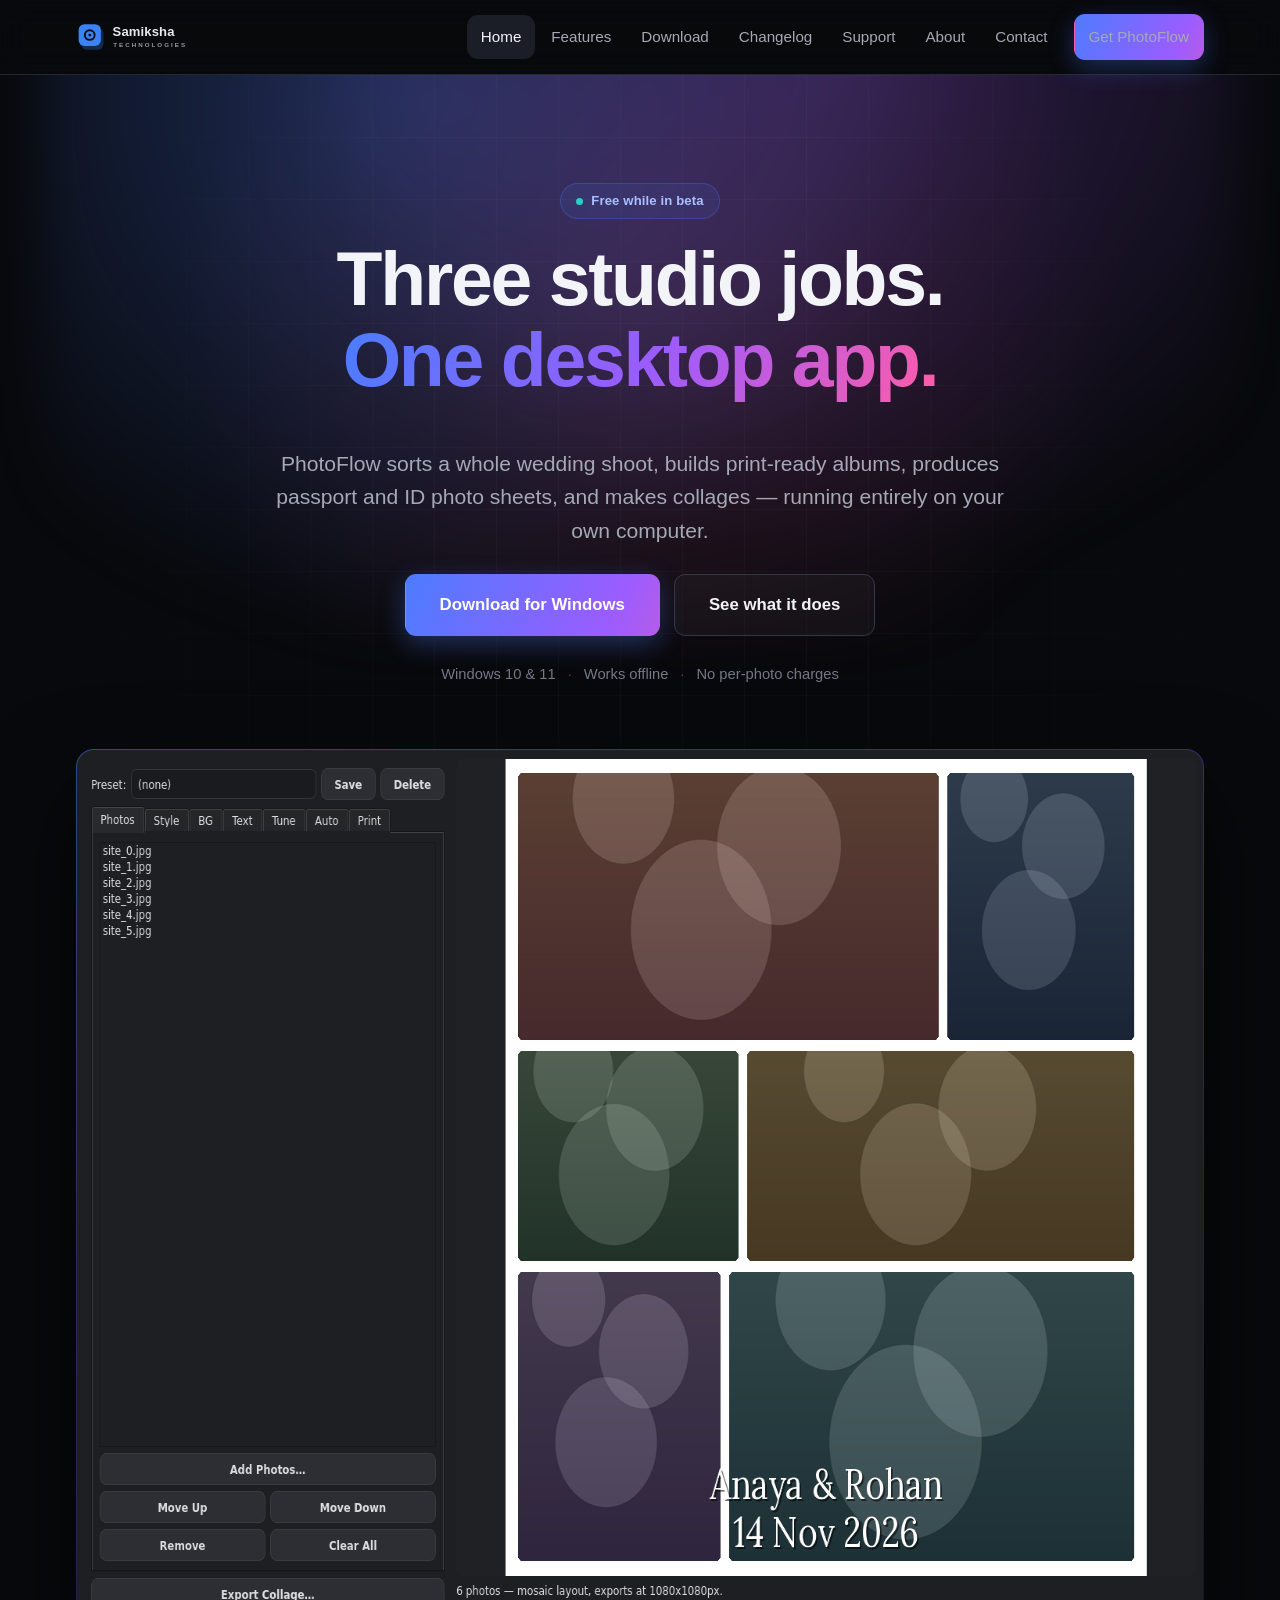
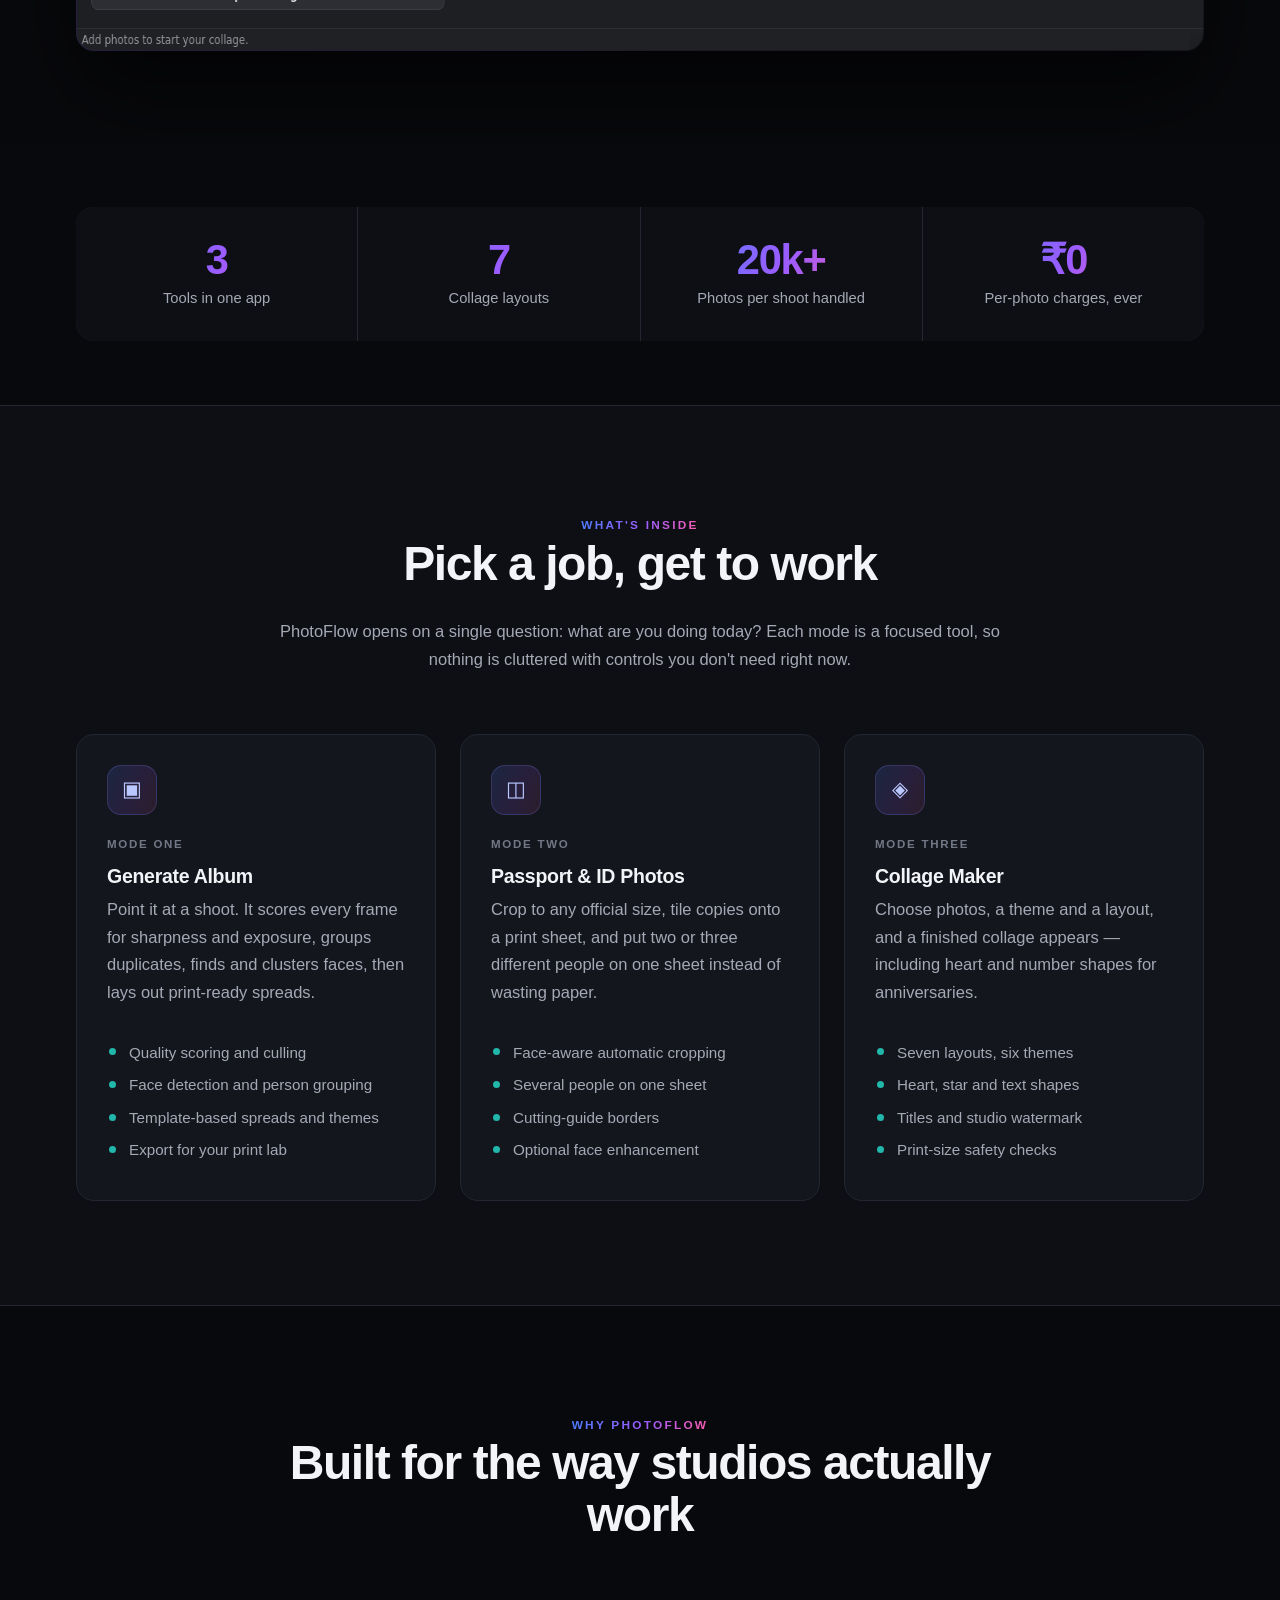
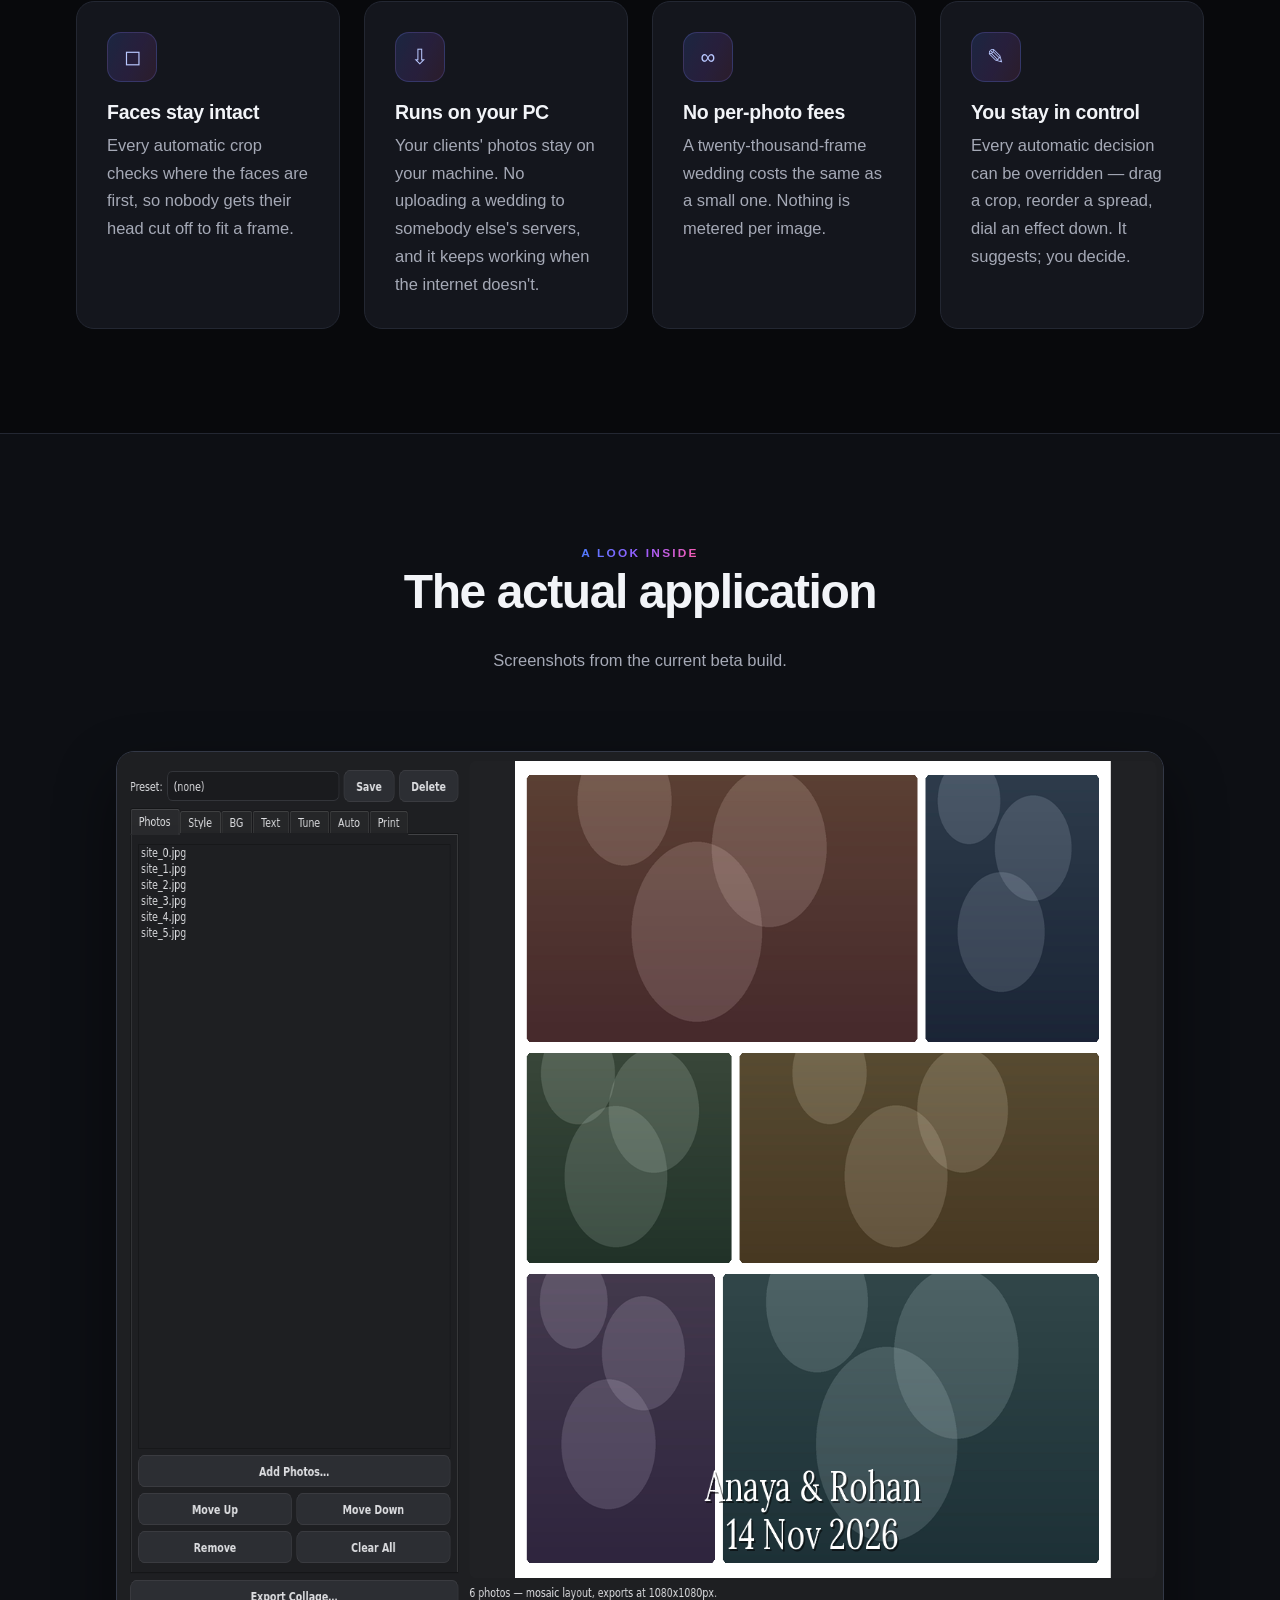
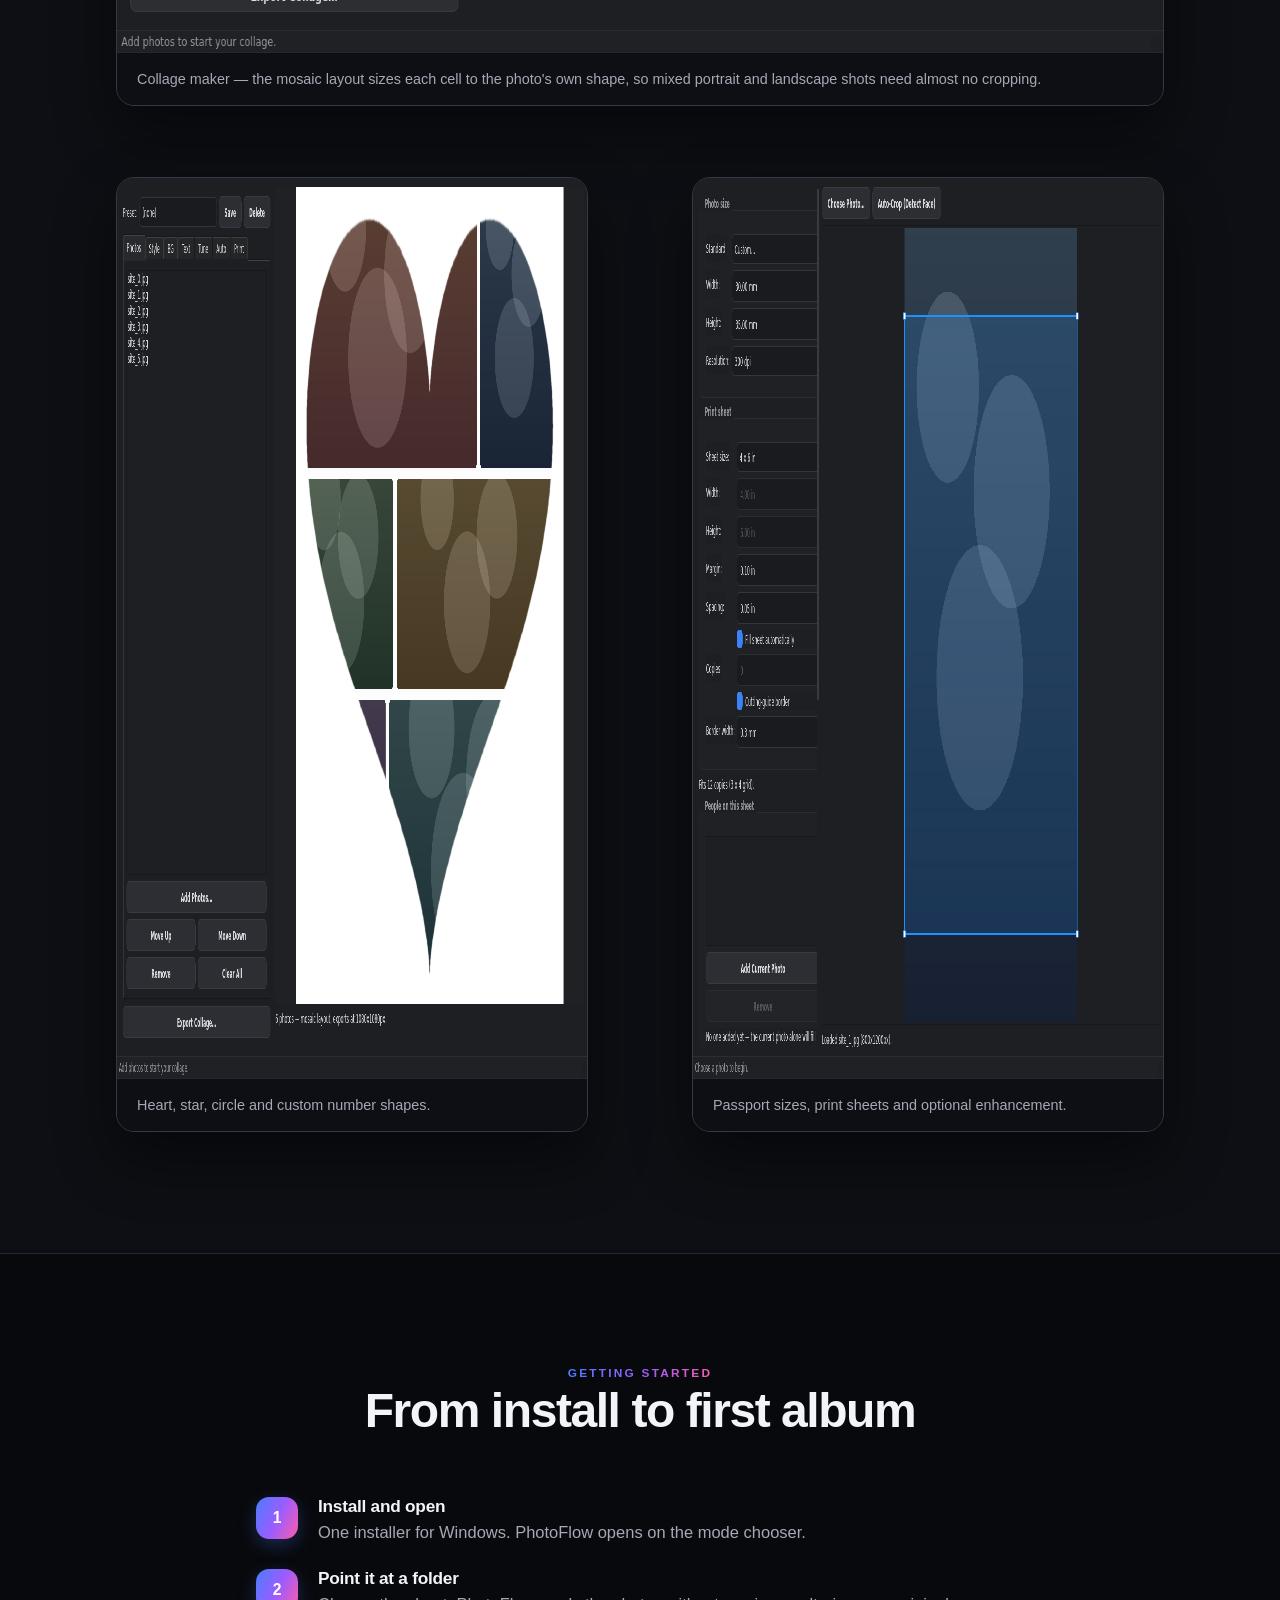
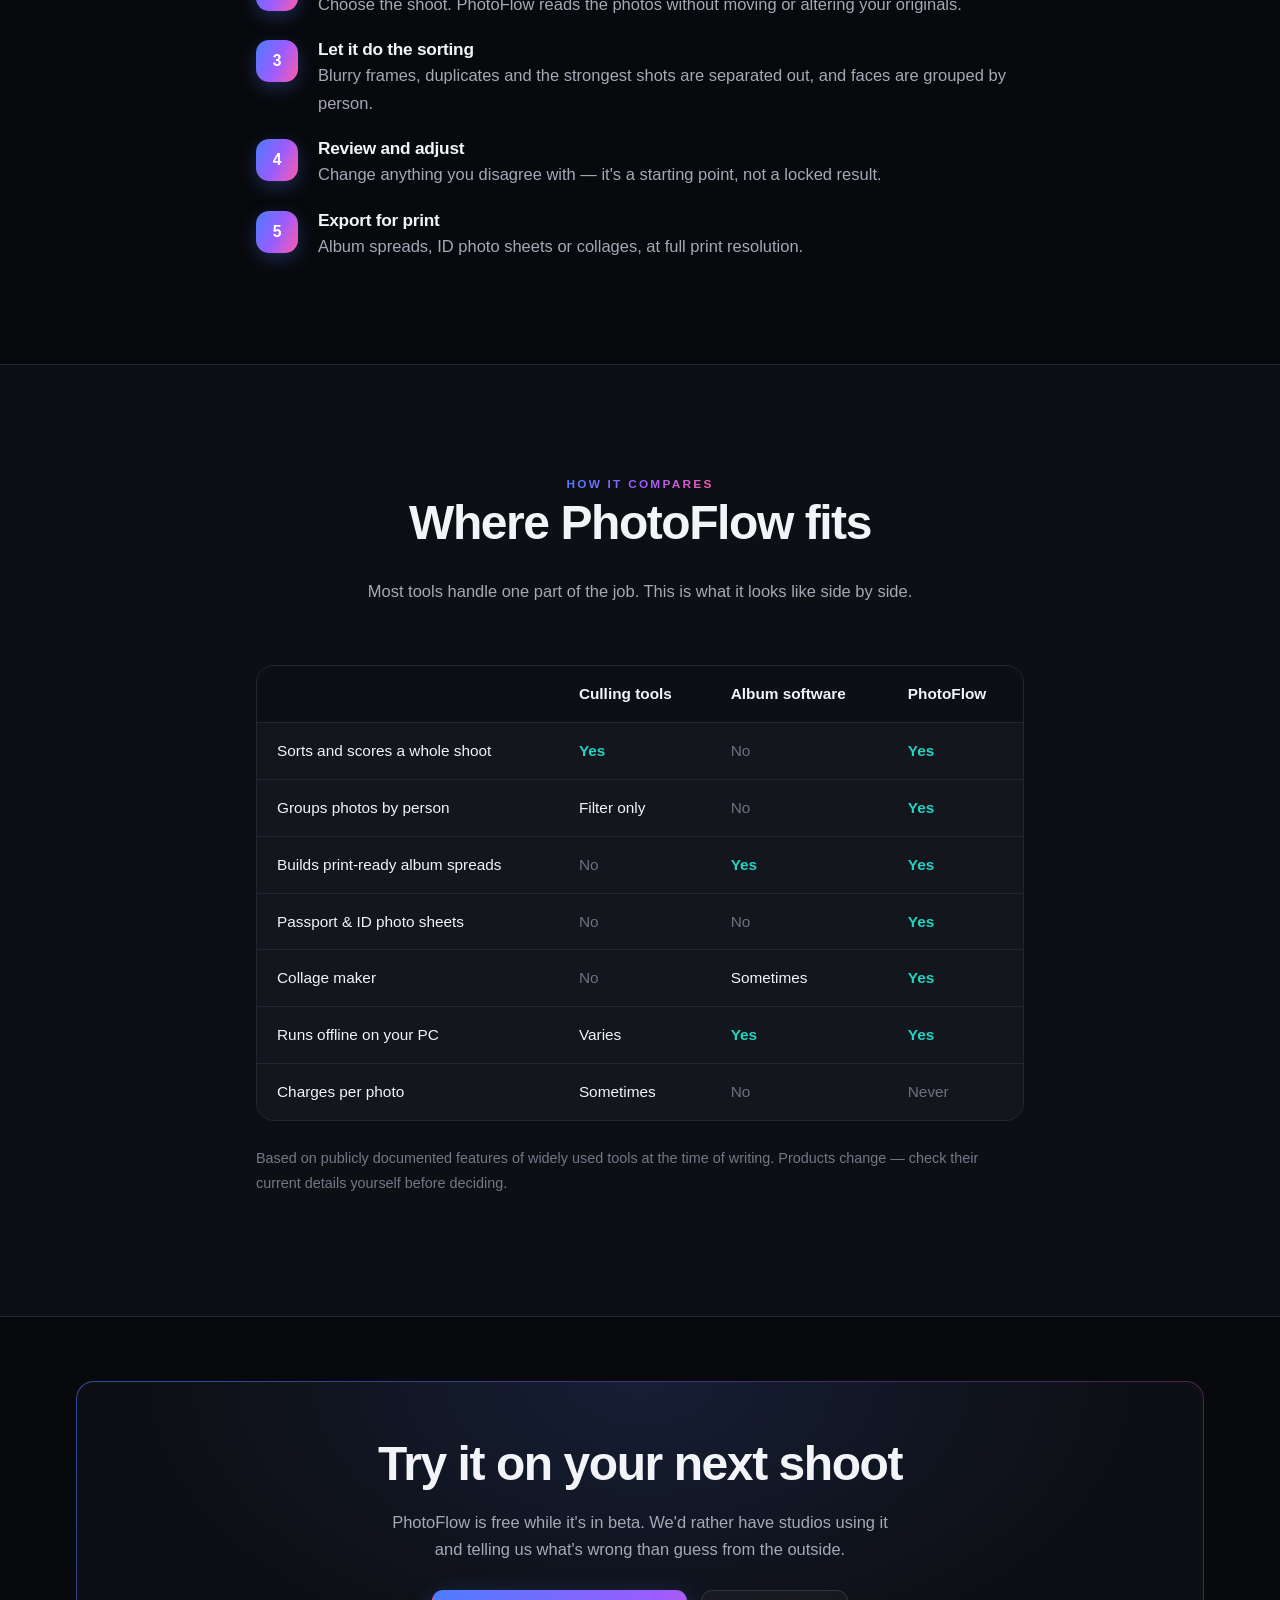
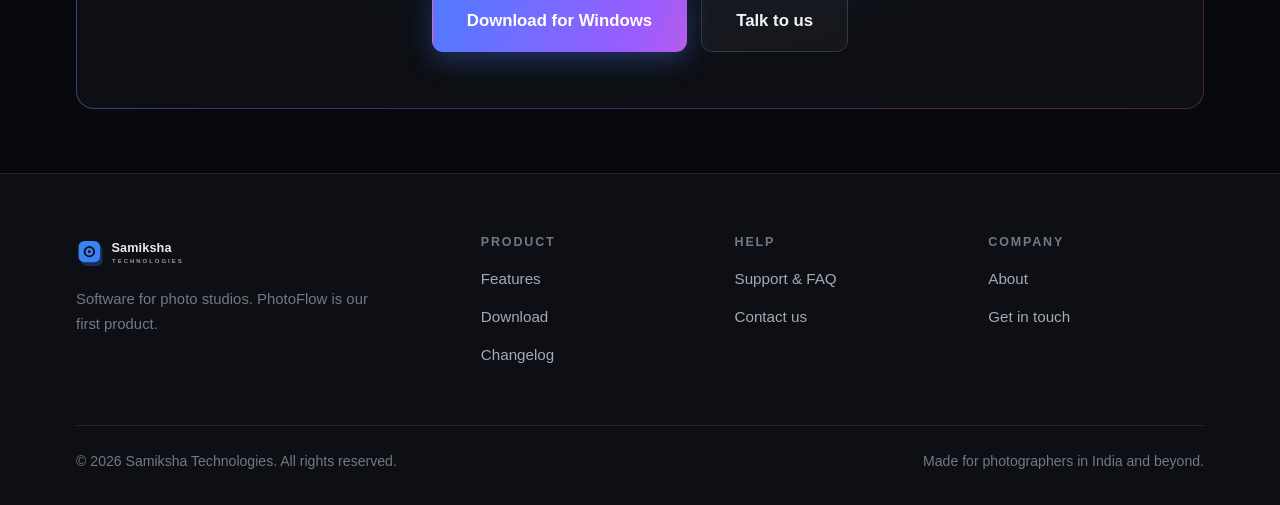
==== website/index.html @ f9d0e29c "feat: add release management and distribution pipeline" ====
<!DOCTYPE html>
<html lang="en">
<head>
<meta charset="utf-8">
<meta name="viewport" content="width=device-width, initial-scale=1">
<title>PhotoFlow by Samiksha Technologies — album, ID photo and collage software for photo studios</title>
<meta name="description" content="PhotoFlow sorts a wedding shoot, builds print-ready albums, makes passport and ID photo sheets, and creates collages — all on your own PC. Free while in beta.">
<link rel="icon" href="assets/img/favicon.svg" type="image/svg+xml">
<link rel="stylesheet" href="assets/css/style.css">
</head>
<body>

<header class="site-header">
  <div class="container">
    <a class="brand" href="index.html" aria-label="Samiksha Technologies home">
      <img src="assets/img/logo.svg" alt="Samiksha Technologies" width="194" height="36">
    </a>
    <button class="nav-toggle" aria-expanded="false" aria-controls="site-nav">Menu</button>
    <nav class="site-nav" id="site-nav" aria-label="Main">
      <a href="index.html">Home</a>
      <a href="features.html">Features</a>
      <a href="download.html">Download</a>
      <a href="changelog.html">Changelog</a>
      <a href="support.html">Support</a>
      <a href="about.html">About</a>
      <a href="contact.html">Contact</a>
      <a class="btn btn-primary" href="download.html">Get PhotoFlow</a>
    </nav>
  </div>
</header>

<main>

  <!-- ------------------------------------------------------------- Hero -->
  <section class="hero">
    <div class="container">
      <div class="hero-center">
        <span class="badge"><span class="badge-dot"></span> Free while in beta</span>
        <h1>Three studio jobs.<br><span class="gradient-text">One desktop app.</span></h1>
        <p class="lead">
          PhotoFlow sorts a whole wedding shoot, builds print-ready albums,
          produces passport and ID photo sheets, and makes collages &mdash;
          running entirely on your own computer.
        </p>
        <div class="btn-row center mt-2">
          <a class="btn btn-primary btn-lg" href="download.html">Download for Windows</a>
          <a class="btn btn-ghost btn-lg" href="features.html">See what it does</a>
        </div>
        <p class="hero-meta">
          <span>Windows 10 &amp; 11</span><span>Works offline</span><span>No per-photo charges</span>
        </p>
      </div>

      <div class="hero-shot-wrap">
        <div class="hero-shot">
          <img src="assets/img/screen-collage.png"
               alt="PhotoFlow's collage maker with six photos in a mosaic layout and a title reading Anaya and Rohan"
               width="1440" height="900">
        </div>
      </div>
    </div>
  </section>

  <!-- ------------------------------------------------------------- Stats -->
  <section class="section-sm">
    <div class="container">
      <div class="stats reveal">
        <div class="stat"><div class="num">3</div><div class="label">Tools in one app</div></div>
        <div class="stat"><div class="num">7</div><div class="label">Collage layouts</div></div>
        <div class="stat"><div class="num">20k+</div><div class="label">Photos per shoot handled</div></div>
        <div class="stat"><div class="num">&#8377;0</div><div class="label">Per-photo charges, ever</div></div>
      </div>
    </div>
  </section>

  <!-- ------------------------------------------------------- Three modes -->
  <section class="section section-alt">
    <div class="container">
      <div class="section-head">
        <p class="eyebrow">What's inside</p>
        <h2>Pick a job, get to work</h2>
        <p class="dim">
          PhotoFlow opens on a single question: what are you doing today? Each
          mode is a focused tool, so nothing is cluttered with controls you
          don't need right now.
        </p>
      </div>

      <div class="grid grid-3">
        <div class="card card-glow mode-card reveal">
          <div class="card-icon" aria-hidden="true">&#9635;</div>
          <p class="tag">Mode one</p>
          <h3>Generate Album</h3>
          <p class="dim">
            Point it at a shoot. It scores every frame for sharpness and
            exposure, groups duplicates, finds and clusters faces, then lays out
            print-ready spreads.
          </p>
          <ul>
            <li>Quality scoring and culling</li>
            <li>Face detection and person grouping</li>
            <li>Template-based spreads and themes</li>
            <li>Export for your print lab</li>
          </ul>
        </div>

        <div class="card card-glow mode-card reveal">
          <div class="card-icon" aria-hidden="true">&#9707;</div>
          <p class="tag">Mode two</p>
          <h3>Passport &amp; ID Photos</h3>
          <p class="dim">
            Crop to any official size, tile copies onto a print sheet, and put
            two or three different people on one sheet instead of wasting paper.
          </p>
          <ul>
            <li>Face-aware automatic cropping</li>
            <li>Several people on one sheet</li>
            <li>Cutting-guide borders</li>
            <li>Optional face enhancement</li>
          </ul>
        </div>

        <div class="card card-glow mode-card reveal">
          <div class="card-icon" aria-hidden="true">&#9672;</div>
          <p class="tag">Mode three</p>
          <h3>Collage Maker</h3>
          <p class="dim">
            Choose photos, a theme and a layout, and a finished collage appears —
            including heart and number shapes for anniversaries.
          </p>
          <ul>
            <li>Seven layouts, six themes</li>
            <li>Heart, star and text shapes</li>
            <li>Titles and studio watermark</li>
            <li>Print-size safety checks</li>
          </ul>
        </div>
      </div>
    </div>
  </section>

  <!-- ---------------------------------------------------------- Why it's different -->
  <section class="section">
    <div class="container">
      <div class="section-head">
        <p class="eyebrow">Why PhotoFlow</p>
        <h2>Built for the way studios actually work</h2>
      </div>

      <div class="grid grid-4">
        <div class="card card-glow reveal">
          <div class="card-icon" aria-hidden="true">&#9723;</div>
          <h3>Faces stay intact</h3>
          <p class="dim">
            Every automatic crop checks where the faces are first, so nobody
            gets their head cut off to fit a frame.
          </p>
        </div>
        <div class="card card-glow reveal">
          <div class="card-icon" aria-hidden="true">&#8681;</div>
          <h3>Runs on your PC</h3>
          <p class="dim">
            Your clients' photos stay on your machine. No uploading a wedding to
            somebody else's servers, and it keeps working when the internet
            doesn't.
          </p>
        </div>
        <div class="card card-glow reveal">
          <div class="card-icon" aria-hidden="true">&#8734;</div>
          <h3>No per-photo fees</h3>
          <p class="dim">
            A twenty-thousand-frame wedding costs the same as a small one.
            Nothing is metered per image.
          </p>
        </div>
        <div class="card card-glow reveal">
          <div class="card-icon" aria-hidden="true">&#9998;</div>
          <h3>You stay in control</h3>
          <p class="dim">
            Every automatic decision can be overridden — drag a crop, reorder a
            spread, dial an effect down. It suggests; you decide.
          </p>
        </div>
      </div>
    </div>
  </section>

  <!-- ---------------------------------------------------------- Screenshots -->
  <section class="section section-alt">
    <div class="container">
      <div class="section-head">
        <p class="eyebrow">A look inside</p>
        <h2>The actual application</h2>
        <p class="dim">Screenshots from the current beta build.</p>
      </div>

      <div class="shot-stack">
        <figure class="shot reveal">
          <img src="assets/img/screen-collage.png"
               alt="The collage maker with six photos in a mosaic layout and a title reading Anaya and Rohan"
               width="1440" height="900" loading="lazy">
          <figcaption>
            Collage maker — the mosaic layout sizes each cell to the photo's own
            shape, so mixed portrait and landscape shots need almost no cropping.
          </figcaption>
        </figure>

        <div class="grid grid-2">
          <figure class="shot reveal">
            <img src="assets/img/screen-collage-heart.png"
                 alt="A heart-shaped collage made from six photos"
                 width="1440" height="900" loading="lazy">
            <figcaption>Heart, star, circle and custom number shapes.</figcaption>
          </figure>
          <figure class="shot reveal">
            <img src="assets/img/screen-passport.png"
                 alt="The passport photo tool showing a crop box over a portrait and a cropped preview"
                 width="1440" height="900" loading="lazy">
            <figcaption>Passport sizes, print sheets and optional enhancement.</figcaption>
          </figure>
        </div>
      </div>
    </div>
  </section>

  <!-- ---------------------------------------------------------- How it works -->
  <section class="section">
    <div class="container narrow">
      <div class="section-head">
        <p class="eyebrow">Getting started</p>
        <h2>From install to first album</h2>
      </div>

      <div class="steps reveal">
        <div class="step">
          <div class="step-num" aria-hidden="true"></div>
          <div>
            <h3>Install and open</h3>
            <p>One installer for Windows. PhotoFlow opens on the mode chooser.</p>
          </div>
        </div>
        <div class="step">
          <div class="step-num" aria-hidden="true"></div>
          <div>
            <h3>Point it at a folder</h3>
            <p>Choose the shoot. PhotoFlow reads the photos without moving or altering your originals.</p>
          </div>
        </div>
        <div class="step">
          <div class="step-num" aria-hidden="true"></div>
          <div>
            <h3>Let it do the sorting</h3>
            <p>Blurry frames, duplicates and the strongest shots are separated out, and faces are grouped by person.</p>
          </div>
        </div>
        <div class="step">
          <div class="step-num" aria-hidden="true"></div>
          <div>
            <h3>Review and adjust</h3>
            <p>Change anything you disagree with — it's a starting point, not a locked result.</p>
          </div>
        </div>
        <div class="step">
          <div class="step-num" aria-hidden="true"></div>
          <div>
            <h3>Export for print</h3>
            <p>Album spreads, ID photo sheets or collages, at full print resolution.</p>
          </div>
        </div>
      </div>
    </div>
  </section>


  <!-- ------------------------------------------------------- Comparison -->
  <section class="section section-alt">
    <div class="container narrow">
      <div class="section-head">
        <p class="eyebrow">How it compares</p>
        <h2>Where PhotoFlow fits</h2>
        <p class="dim">
          Most tools handle one part of the job. This is what it looks like side
          by side.
        </p>
      </div>
      <div class="table-wrap reveal">
        <table>
          <thead>
            <tr>
              <th>&nbsp;</th>
              <th>Culling&nbsp;tools</th>
              <th>Album&nbsp;software</th>
              <th>PhotoFlow</th>
            </tr>
          </thead>
          <tbody>
            <tr><td>Sorts and scores a whole shoot</td><td class="yes">Yes</td><td class="no">No</td><td class="yes">Yes</td></tr>
            <tr><td>Groups photos by person</td><td>Filter only</td><td class="no">No</td><td class="yes">Yes</td></tr>
            <tr><td>Builds print-ready album spreads</td><td class="no">No</td><td class="yes">Yes</td><td class="yes">Yes</td></tr>
            <tr><td>Passport &amp; ID photo sheets</td><td class="no">No</td><td class="no">No</td><td class="yes">Yes</td></tr>
            <tr><td>Collage maker</td><td class="no">No</td><td>Sometimes</td><td class="yes">Yes</td></tr>
            <tr><td>Runs offline on your PC</td><td>Varies</td><td class="yes">Yes</td><td class="yes">Yes</td></tr>
            <tr><td>Charges per photo</td><td>Sometimes</td><td class="no">No</td><td class="no">Never</td></tr>
          </tbody>
        </table>
      </div>
      <p class="faint mt-2">
        Based on publicly documented features of widely used tools at the time of
        writing. Products change &mdash; check their current details yourself
        before deciding.
      </p>
    </div>
  </section>

  <!-- ---------------------------------------------------------- CTA -->
  <section class="section-sm">
    <div class="container">
      <div class="cta reveal"><div class="cta-inner">
        <h2>Try it on your next shoot</h2>
        <p>
          PhotoFlow is free while it's in beta. We'd rather have studios using it
          and telling us what's wrong than guess from the outside.
        </p>
        <div class="btn-row center mt-2">
          <a class="btn btn-primary btn-lg" href="download.html">Download for Windows</a>
          <a class="btn btn-ghost btn-lg" href="contact.html">Talk to us</a>
        </div>
      </div></div>
    </div>
  </section>

</main>

<footer class="site-footer">
  <div class="container">
    <div class="footer-grid">
      <div class="footer-brand">
        <img src="assets/img/logo.svg" alt="Samiksha Technologies" width="184">
        <p>Software for photo studios. PhotoFlow is our first product.</p>
      </div>
      <div>
        <h4>Product</h4>
        <ul>
          <li><a href="features.html">Features</a></li>
          <li><a href="download.html">Download</a></li>
          <li><a href="changelog.html">Changelog</a></li>
        </ul>
      </div>
      <div>
        <h4>Help</h4>
        <ul>
          <li><a href="support.html">Support &amp; FAQ</a></li>
          <li><a href="contact.html">Contact us</a></li>
        </ul>
      </div>
      <div>
        <h4>Company</h4>
        <ul>
          <li><a href="about.html">About</a></li>
          <li><a href="contact.html">Get in touch</a></li>
        </ul>
      </div>
    </div>
    <div class="footer-bottom">
      <span>&copy; <span data-year>2026</span> Samiksha Technologies. All rights reserved.</span>
      <span>Made for photographers in India and beyond.</span>
    </div>
  </div>
</footer>

<script src="assets/js/main.js"></script>
</body>
</html>
---- website/assets/css/style.css ----
/* ==========================================================================
   Samiksha Technologies — website styles
   Bold modern SaaS: gradient hero, large type, animated accents, icon grids.
   Plain CSS, no build step, no external fonts or requests.
   ========================================================================== */

:root {
  --bg: #08090c;
  --bg-alt: #0d0f14;
  --surface: #14161d;
  --surface-2: #1b1e27;
  --border: #232732;
  --border-strong: #333846;
  --text: #f2f4f8;
  --text-dim: #a5a9b6;
  --text-faint: #737887;
  --accent: #4a7dff;
  --accent-2: #9b5cff;
  --accent-3: #23d3c4;
  --accent-hover: #6b95ff;
  --grad: linear-gradient(115deg, #4a7dff 0%, #9b5cff 52%, #ff5ca8 100%);
  --grad-soft: linear-gradient(115deg, rgba(74,125,255,.16), rgba(155,92,255,.14) 52%, rgba(255,92,168,.10));
  --radius: 18px;
  --radius-sm: 11px;
  --maxw: 1180px;
  --font: "Segoe UI", Inter, -apple-system, "Helvetica Neue", Arial, sans-serif;
}

*, *::before, *::after { box-sizing: border-box; }
html { scroll-behavior: smooth; -webkit-text-size-adjust: 100%; }

body {
  margin: 0;
  background: var(--bg);
  color: var(--text);
  font-family: var(--font);
  font-size: 16.5px;
  line-height: 1.68;
  -webkit-font-smoothing: antialiased;
  overflow-x: hidden;
}

img, svg { max-width: 100%; display: block; }
a { color: var(--accent-hover); text-decoration: none; }
a:hover { color: #90aeff; text-decoration: underline; }

h1, h2, h3, h4 { line-height: 1.08; margin: 0 0 .6em; font-weight: 800; letter-spacing: -0.03em; }
h1 { font-size: clamp(2.6rem, 7vw, 4.7rem); }
h2 { font-size: clamp(1.9rem, 4.4vw, 3rem); }
h3 { font-size: 1.22rem; letter-spacing: -0.015em; font-weight: 700; }
p { margin: 0 0 1.05rem; }

.container { width: 100%; max-width: var(--maxw); margin: 0 auto; padding: 0 26px; }
.narrow { max-width: 820px; }
.center { text-align: center; }
.dim { color: var(--text-dim); }
.faint { color: var(--text-faint); font-size: .9rem; }
.lead { font-size: clamp(1.08rem, 1.7vw, 1.32rem); color: var(--text-dim); line-height: 1.6; }
.gradient-text {
  background: var(--grad);
  -webkit-background-clip: text;
  background-clip: text;
  color: transparent;
  -webkit-text-fill-color: transparent;
}

/* ------------------------------------------------------------------ Header */
.site-header {
  position: sticky; top: 0; z-index: 60;
  background: rgba(8, 9, 12, .78);
  backdrop-filter: blur(14px);
  border-bottom: 1px solid var(--border);
}
.site-header .container { display: flex; align-items: center; gap: 20px; min-height: 74px; }
.brand { display: flex; align-items: center; flex: 0 0 auto; }
.brand:hover { text-decoration: none; }
.brand img { width: 196px; height: auto; }

.nav-toggle {
  margin-left: auto; display: none;
  background: var(--surface); border: 1px solid var(--border-strong);
  color: var(--text); border-radius: var(--radius-sm);
  padding: 9px 14px; font: inherit; font-weight: 600; cursor: pointer;
}
.site-nav { margin-left: auto; display: flex; align-items: center; gap: 2px; }
.site-nav a {
  color: var(--text-dim); padding: 9px 14px;
  border-radius: var(--radius-sm); font-size: .95rem; font-weight: 500;
  transition: color .16s ease, background .16s ease;
}
.site-nav a:hover { color: var(--text); background: var(--surface); text-decoration: none; }
.site-nav a.active { color: var(--text); background: var(--surface-2); }
.site-nav .btn { margin-left: 10px; }

/* ------------------------------------------------------------------ Buttons */
.btn {
  display: inline-block; padding: 13px 24px;
  border-radius: var(--radius-sm);
  font-weight: 650; font-size: .98rem;
  border: 1px solid transparent; cursor: pointer; text-align: center;
  transition: transform .12s ease, box-shadow .2s ease, background .16s ease, border-color .16s ease;
}
.btn:hover { text-decoration: none; transform: translateY(-2px); }
.btn:active { transform: translateY(0); }
.btn-primary {
  background: var(--grad); color: #fff;
  background-size: 160% 160%; background-position: 0% 50%;
  box-shadow: 0 8px 26px rgba(74, 125, 255, .32);
}
.btn-primary:hover { color: #fff; background-position: 100% 50%; box-shadow: 0 12px 34px rgba(120, 92, 255, .42); }
.btn-ghost { background: rgba(255,255,255,.03); color: var(--text); border-color: var(--border-strong); }
.btn-ghost:hover { background: rgba(255,255,255,.07); color: var(--text); border-color: #4a5060; }
.btn-lg { padding: 16px 34px; font-size: 1.05rem; }
.btn-row { display: flex; flex-wrap: wrap; gap: 14px; }
.btn-row.center { justify-content: center; }

/* ------------------------------------------------------------------ Badges */
.badge {
  display: inline-flex; align-items: center; gap: 8px;
  background: rgba(74,125,255,.1); color: #a9c0ff;
  border: 1px solid rgba(74,125,255,.28);
  padding: 6px 15px; border-radius: 999px;
  font-size: .82rem; font-weight: 650; letter-spacing: .01em;
}
.badge-dot {
  width: 7px; height: 7px; border-radius: 50%; background: var(--accent-3);
  box-shadow: 0 0 0 0 rgba(35,211,196,.7);
  animation: pulse 2.4s infinite;
}
@keyframes pulse {
  0%   { box-shadow: 0 0 0 0 rgba(35,211,196,.55); }
  70%  { box-shadow: 0 0 0 9px rgba(35,211,196,0); }
  100% { box-shadow: 0 0 0 0 rgba(35,211,196,0); }
}
.badge-warn { background: rgba(224,160,58,.12); color: #f0c481; border-color: rgba(224,160,58,.3); }

/* ------------------------------------------------------------------ Sections */
.section { padding: 104px 0; position: relative; }
.section-sm { padding: 64px 0; }
.section-alt { background: var(--bg-alt); border-top: 1px solid var(--border); border-bottom: 1px solid var(--border); }
.section-head { max-width: 760px; margin: 0 auto 60px; text-align: center; }
.section-head p { margin-bottom: 0; }
.eyebrow {
  display: inline-block;
  text-transform: uppercase; letter-spacing: .19em;
  font-size: .74rem; font-weight: 800;
  background: var(--grad);
  -webkit-background-clip: text; background-clip: text;
  color: transparent; -webkit-text-fill-color: transparent;
  margin-bottom: 14px;
}

/* ------------------------------------------------------------------ Hero */
.hero { padding: 108px 0 92px; position: relative; overflow: hidden; }
.hero::before {
  content: "";
  position: absolute; top: -340px; left: 50%; transform: translateX(-50%);
  width: 1200px; height: 900px;
  background:
    radial-gradient(circle at 30% 40%, rgba(74,125,255,.30), transparent 55%),
    radial-gradient(circle at 68% 32%, rgba(155,92,255,.26), transparent 55%),
    radial-gradient(circle at 50% 62%, rgba(255,92,168,.16), transparent 58%);
  filter: blur(28px);
  pointer-events: none;
}
.hero::after {
  content: "";
  position: absolute; inset: 0;
  background-image:
    linear-gradient(rgba(255,255,255,.022) 1px, transparent 1px),
    linear-gradient(90deg, rgba(255,255,255,.022) 1px, transparent 1px);
  background-size: 62px 62px;
  mask-image: radial-gradient(ellipse at 50% 25%, #000 25%, transparent 72%);
  -webkit-mask-image: radial-gradient(ellipse at 50% 25%, #000 25%, transparent 72%);
  pointer-events: none;
}
.hero .container { position: relative; z-index: 1; }
.hero-center { text-align: center; max-width: 900px; margin: 0 auto; }
.hero h1 { margin-top: 20px; }
.hero .lead { max-width: 62ch; margin-inline: auto; }
.hero-meta { margin-top: 26px; color: var(--text-faint); font-size: .92rem; }
.hero-meta span + span::before { content: "·"; margin: 0 12px; opacity: .55; }

.hero-shot-wrap { margin-top: 62px; position: relative; }
.hero-shot {
  border-radius: var(--radius);
  padding: 1px;
  background: linear-gradient(160deg, rgba(74,125,255,.55), rgba(155,92,255,.32) 45%, rgba(255,255,255,.05));
  box-shadow: 0 40px 90px rgba(0,0,0,.62);
}
.hero-shot img { border-radius: calc(var(--radius) - 1px); display: block; }

/* ------------------------------------------------------------------ Stats band */
.stats { display: grid; grid-template-columns: repeat(4, 1fr); gap: 1px; background: var(--border); border-radius: var(--radius); overflow: hidden; }
.stat { background: var(--bg-alt); padding: 30px 24px; text-align: center; }
.stat .num {
  font-size: clamp(1.9rem, 3.4vw, 2.6rem); font-weight: 800; letter-spacing: -.03em;
  background: var(--grad); -webkit-background-clip: text; background-clip: text;
  color: transparent; -webkit-text-fill-color: transparent;
  line-height: 1.1;
}
.stat .label { color: var(--text-dim); font-size: .92rem; margin-top: 4px; }

/* ------------------------------------------------------------------ Cards */
.grid { display: grid; gap: 24px; }
.grid-2 { grid-template-columns: repeat(2, 1fr); }
.grid-3 { grid-template-columns: repeat(3, 1fr); }
.grid-4 { grid-template-columns: repeat(4, 1fr); }

.card {
  background: var(--surface);
  border: 1px solid var(--border);
  border-radius: var(--radius);
  padding: 30px;
  position: relative;
  transition: transform .2s ease, border-color .2s ease, box-shadow .2s ease;
}
.card:hover { transform: translateY(-4px); border-color: var(--border-strong); box-shadow: 0 18px 44px rgba(0,0,0,.4); }
.card h3 { margin-bottom: .45em; }
.card p:last-child { margin-bottom: 0; }
a.card { color: inherit; display: block; }
a.card:hover { text-decoration: none; }

/* Gradient-topped feature card */
.card-glow::before {
  content: "";
  position: absolute; inset: 0 0 auto 0; height: 2px;
  background: var(--grad);
  border-radius: var(--radius) var(--radius) 0 0;
  opacity: 0; transition: opacity .25s ease;
}
.card-glow:hover::before { opacity: 1; }

.card-icon {
  width: 50px; height: 50px; border-radius: 14px;
  display: grid; place-items: center;
  background: var(--grad-soft);
  border: 1px solid rgba(122,130,255,.22);
  color: #b9c8ff; font-size: 1.3rem;
  margin-bottom: 20px;
}

/* ------------------------------------------------------------------ Mode cards */
.mode-card { display: flex; flex-direction: column; }
.mode-card .tag {
  font-size: .72rem; font-weight: 800; letter-spacing: .15em;
  text-transform: uppercase; color: var(--text-faint); margin-bottom: 12px;
}
.mode-card ul { margin: 16px 0 0; padding-left: 0; list-style: none; color: var(--text-dim); font-size: .95rem; }
.mode-card li { position: relative; padding-left: 22px; margin-bottom: 7px; }
.mode-card li::before {
  content: ""; position: absolute; left: 2px; top: .58em;
  width: 7px; height: 7px; border-radius: 50%; background: var(--accent-3); opacity: .85;
}

/* ------------------------------------------------------------------ Screenshots */
.shot {
  border-radius: var(--radius); overflow: hidden;
  background: var(--surface);
  border: 1px solid var(--border-strong);
  box-shadow: 0 26px 60px rgba(0,0,0,.48);
}
.shot img { display: block; }
.shot figcaption {
  padding: 14px 20px; font-size: .9rem; color: var(--text-dim);
  border-top: 1px solid var(--border); background: var(--bg-alt);
}
.shot-stack { display: grid; gap: 38px; }

/* ------------------------------------------------------------------ Feature rows */
.feature-row { display: grid; grid-template-columns: 1fr 1fr; gap: 58px; align-items: center; margin-bottom: 92px; }
.feature-row:last-child { margin-bottom: 0; }
.feature-row.reverse .feature-text { order: 2; }
.feature-list { list-style: none; margin: 22px 0 0; padding: 0; }
.feature-list li { position: relative; padding-left: 30px; margin-bottom: 13px; color: var(--text-dim); }
.feature-list li::before {
  content: ""; position: absolute; left: 0; top: .45em;
  width: 16px; height: 16px; border-radius: 5px;
  background: var(--grad-soft); border: 1px solid rgba(122,130,255,.3);
}
.feature-list li::after {
  content: ""; position: absolute; left: 5px; top: .78em;
  width: 6px; height: 6px; border-radius: 50%; background: var(--accent-3);
}
.feature-list strong { color: var(--text); font-weight: 650; }

/* ------------------------------------------------------------------ Steps */
.steps { counter-reset: step; display: grid; gap: 22px; }
.step { display: flex; gap: 20px; align-items: flex-start; }
.step-num {
  counter-increment: step;
  flex: 0 0 42px; height: 42px; border-radius: 13px;
  display: grid; place-items: center;
  background: var(--grad); color: #fff;
  font-weight: 800; font-size: .98rem;
  box-shadow: 0 6px 18px rgba(74,125,255,.28);
}
.step-num::before { content: counter(step); }
.step h3 { margin-bottom: .18em; font-size: 1.08rem; }
.step p { margin: 0; color: var(--text-dim); }

/* ------------------------------------------------------------------ Comparison table */
.table-wrap { overflow-x: auto; border: 1px solid var(--border); border-radius: var(--radius); background: var(--surface); }
table { width: 100%; border-collapse: collapse; font-size: .96rem; }
th, td { padding: 15px 20px; text-align: left; border-bottom: 1px solid var(--border); }
th { background: var(--bg-alt); font-weight: 700; color: var(--text); white-space: nowrap; }
tbody tr:last-child td { border-bottom: none; }
tbody tr:hover td { background: rgba(255,255,255,.015); }
td code { background: var(--surface-2); padding: 2px 7px; border-radius: 6px; font-size: .88em; }
.yes { color: var(--accent-3); font-weight: 700; }
.no { color: #6d7180; }

/* ------------------------------------------------------------------ FAQ */
.faq { display: grid; gap: 13px; }
details.qa {
  background: var(--surface); border: 1px solid var(--border);
  border-radius: var(--radius-sm); transition: border-color .2s ease;
}
details.qa:hover { border-color: var(--border-strong); }
details.qa summary {
  cursor: pointer; padding: 19px 24px; font-weight: 650;
  list-style: none; display: flex; justify-content: space-between; gap: 18px; align-items: center;
}
details.qa summary::-webkit-details-marker { display: none; }
details.qa summary::after {
  content: "+"; font-size: 1.45rem; line-height: 1; flex: 0 0 auto;
  background: var(--grad); -webkit-background-clip: text; background-clip: text;
  color: transparent; -webkit-text-fill-color: transparent; font-weight: 700;
}
details.qa[open] summary::after { content: "\2013"; }
details.qa[open] summary { border-bottom: 1px solid var(--border); }
details.qa .qa-body { padding: 18px 24px 22px; color: var(--text-dim); }
details.qa .qa-body p:last-child { margin-bottom: 0; }

/* ------------------------------------------------------------------ Callout */
.callout {
  background: var(--surface); border: 1px solid var(--border);
  border-radius: var(--radius-sm); padding: 20px 24px; color: var(--text-dim);
  position: relative; overflow: hidden;
}
.callout::before {
  content: ""; position: absolute; left: 0; top: 0; bottom: 0; width: 3px; background: var(--grad);
}
.callout.warn::before { background: linear-gradient(180deg, #e0a03a, #ff7a59); }
.callout strong { color: var(--text); }

/* ------------------------------------------------------------------ Download box */
.dl-box {
  position: relative;
  border-radius: var(--radius);
  padding: 1px;
  background: linear-gradient(150deg, rgba(74,125,255,.5), rgba(155,92,255,.3) 50%, rgba(255,255,255,.05));
  box-shadow: 0 26px 70px rgba(0,0,0,.5);
}
.dl-inner {
  background: linear-gradient(180deg, var(--surface), var(--bg-alt));
  border-radius: calc(var(--radius) - 1px);
  padding: 44px 36px; text-align: center;
}
.dl-inner .btn { margin-top: 10px; }
.dl-meta { display: flex; flex-wrap: wrap; gap: 8px 28px; justify-content: center; margin-top: 22px; color: var(--text-faint); font-size: .9rem; }

/* ------------------------------------------------------------------ Changelog */
.release { border-left: 2px solid var(--border); padding: 0 0 38px 30px; position: relative; }
.release:last-child { padding-bottom: 0; }
.release::before {
  content: ""; position: absolute; left: -8px; top: 7px;
  width: 14px; height: 14px; border-radius: 50%;
  background: var(--grad); border: 3px solid var(--bg);
}
.release h3 { margin-bottom: 3px; }
.release .when { color: var(--text-faint); font-size: .89rem; margin-bottom: 14px; }
.release ul { margin: 0; padding-left: 22px; color: var(--text-dim); }
.release li { margin-bottom: 7px; }
.chip {
  display: inline-block; font-size: .68rem; font-weight: 800; letter-spacing: .09em;
  text-transform: uppercase; padding: 4px 10px; border-radius: 6px; margin-left: 10px;
  background: var(--surface-2); color: var(--text-dim); border: 1px solid var(--border);
  vertical-align: 3px;
}
.chip.new { background: rgba(35,211,196,.12); color: #6fe3d7; border-color: rgba(35,211,196,.3); }

/* ------------------------------------------------------------------ Forms */
.form-grid { display: grid; gap: 18px; }
label { display: block; font-weight: 650; font-size: .93rem; margin-bottom: 7px; }
input[type="text"], input[type="email"], textarea, select {
  width: 100%; background: var(--bg); border: 1px solid var(--border-strong);
  color: var(--text); border-radius: var(--radius-sm); padding: 12px 15px; font: inherit;
  transition: border-color .16s ease, box-shadow .16s ease;
}
input:focus, textarea:focus, select:focus {
  outline: none; border-color: var(--accent);
  box-shadow: 0 0 0 3px rgba(74,125,255,.16);
}
textarea { min-height: 140px; resize: vertical; }

/* ------------------------------------------------------------------ CTA */
.cta {
  position: relative; border-radius: var(--radius); padding: 1px;
  background: linear-gradient(140deg, rgba(74,125,255,.6), rgba(155,92,255,.4) 50%, rgba(255,92,168,.3));
}
.cta-inner {
  background: radial-gradient(ellipse at 50% 0%, rgba(74,125,255,.14), transparent 62%), var(--bg-alt);
  border-radius: calc(var(--radius) - 1px);
  padding: 56px 40px; text-align: center;
}
.cta h2 { margin-bottom: .4em; }
.cta p { color: var(--text-dim); max-width: 56ch; margin-inline: auto; }

/* ------------------------------------------------------------------ Footer */
.site-footer { border-top: 1px solid var(--border); background: var(--bg-alt); padding: 62px 0 32px; }
.footer-grid { display: grid; grid-template-columns: 1.7fr 1fr 1fr 1fr; gap: 38px; }
.footer-grid h4 { font-size: .78rem; text-transform: uppercase; letter-spacing: .15em; color: var(--text-faint); margin-bottom: 16px; }
.footer-grid ul { list-style: none; margin: 0; padding: 0; }
.footer-grid li { margin-bottom: 10px; }
.footer-grid a { color: var(--text-dim); font-size: .95rem; }
.footer-grid a:hover { color: var(--text); }
.footer-brand img { width: 190px; margin-bottom: 16px; }
.footer-brand p { color: var(--text-faint); font-size: .93rem; max-width: 36ch; }
.footer-bottom {
  margin-top: 46px; padding-top: 24px; border-top: 1px solid var(--border);
  display: flex; flex-wrap: wrap; gap: 10px 26px; justify-content: space-between;
  color: var(--text-faint); font-size: .88rem;
}

/* ------------------------------------------------------------------ Scroll reveal */
/* Progressive enhancement: without JS these stay visible (no .reveal-ready). */
.reveal-ready .reveal { opacity: 0; transform: translateY(22px); }
.reveal-ready .reveal.in { opacity: 1; transform: none; transition: opacity .6s ease, transform .6s cubic-bezier(.2,.7,.3,1); }

/* ------------------------------------------------------------------ Utilities */
.mt-0 { margin-top: 0; }
.mt-2 { margin-top: 1.6rem; }
.mb-0 { margin-bottom: 0; }
.stack > * + * { margin-top: 1.2rem; }
.nowrap { white-space: nowrap; }

/* ------------------------------------------------------------------ Responsive */
@media (max-width: 1000px) {
  .hero-grid, .feature-row { grid-template-columns: 1fr; gap: 36px; }
  .feature-row.reverse .feature-text { order: 0; }
  .grid-4 { grid-template-columns: repeat(2, 1fr); }
  .grid-3 { grid-template-columns: repeat(2, 1fr); }
  .stats { grid-template-columns: repeat(2, 1fr); }
  .footer-grid { grid-template-columns: 1fr 1fr; }
}

@media (max-width: 760px) {
  .section { padding: 68px 0; }
  .hero { padding: 70px 0 58px; }
  .nav-toggle { display: block; }
  .site-nav {
    display: none; position: absolute; top: 74px; left: 0; right: 0;
    flex-direction: column; align-items: stretch; gap: 3px;
    background: var(--bg-alt); border-bottom: 1px solid var(--border);
    padding: 14px 22px 20px;
  }
  .site-nav.open { display: flex; }
  .site-nav .btn { margin: 10px 0 0; }
  .grid-2, .grid-3, .grid-4 { grid-template-columns: 1fr; }
  .footer-grid { grid-template-columns: 1fr; }
  .dl-inner, .cta-inner { padding: 32px 22px; }
  .brand img { width: 172px; }
  .hero-meta span + span::before { content: ""; margin: 0; }
  .hero-meta span { display: block; }
}

@media (prefers-reduced-motion: reduce) {
  html { scroll-behavior: auto; }
  *, *::before, *::after { transition: none !important; animation: none !important; }
  .reveal-ready .reveal { opacity: 1; transform: none; }
}
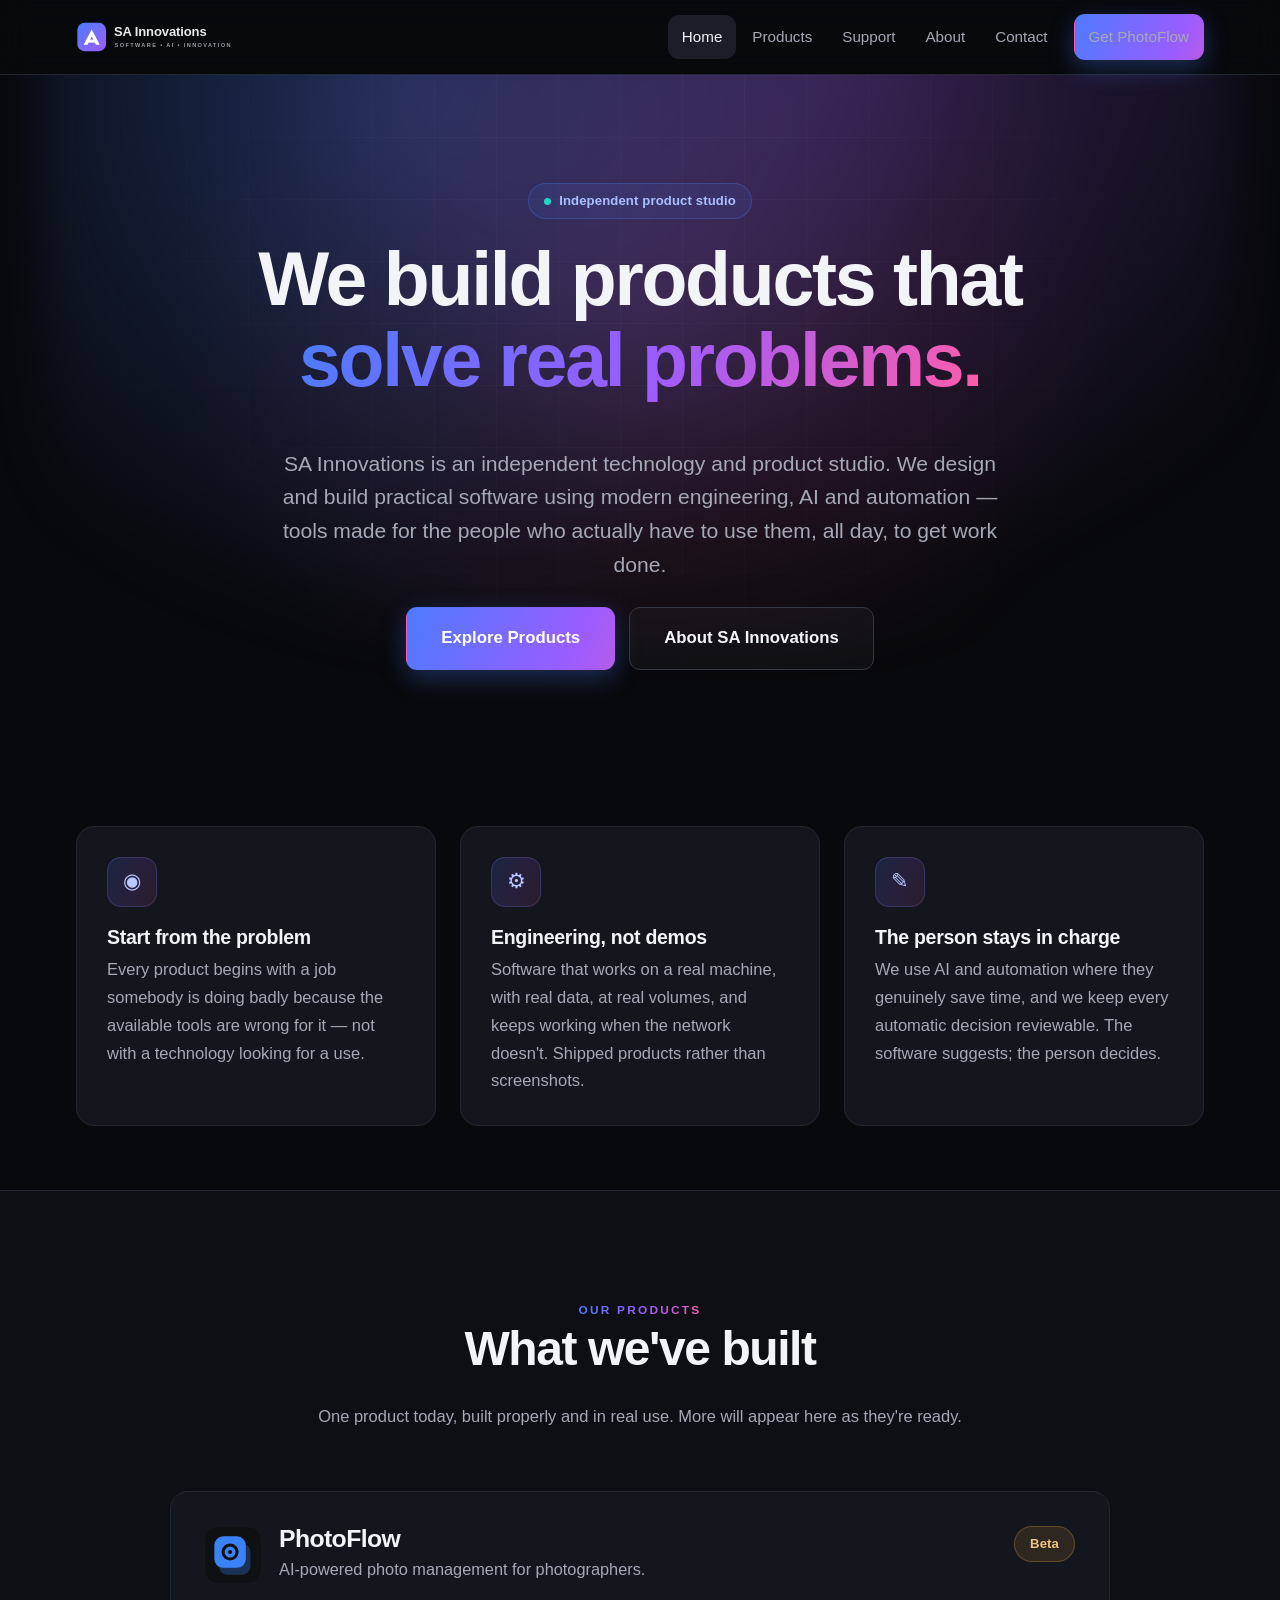
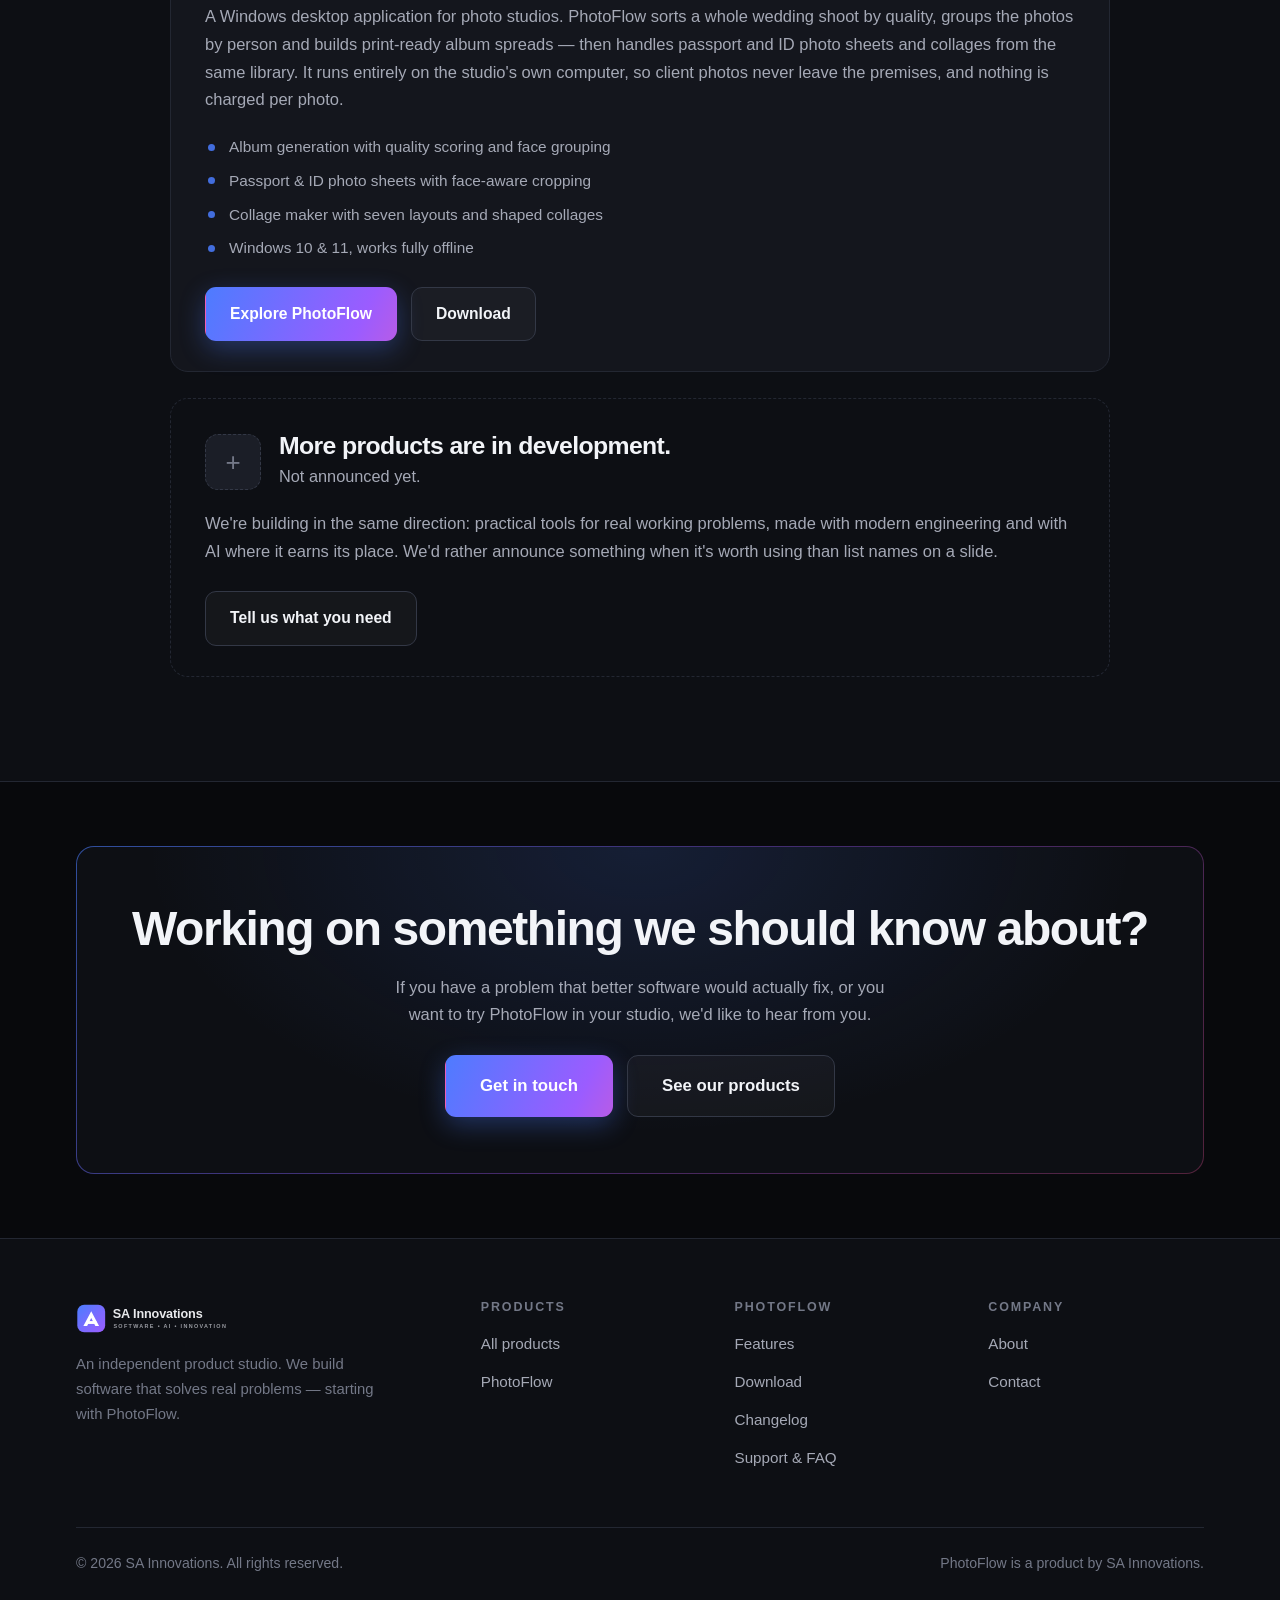
==== commit 4fe2f711: "Rebrand PhotoFlow under SA Innovations" ====
--- a/website/index.html
+++ b/website/index.html
@@ -3,24 +3,30 @@
 <head>
 <meta charset="utf-8">
 <meta name="viewport" content="width=device-width, initial-scale=1">
-<title>PhotoFlow by Samiksha Technologies — album, ID photo and collage software for photo studios</title>
-<meta name="description" content="PhotoFlow sorts a wedding shoot, builds print-ready albums, makes passport and ID photo sheets, and creates collages — all on your own PC. Free while in beta.">
-<link rel="icon" href="assets/img/favicon.svg" type="image/svg+xml">
+<title>SA Innovations &mdash; we build products that solve real problems</title>
+<meta name="description" content="SA Innovations is an independent technology and product studio building practical software with modern engineering, AI and automation. PhotoFlow is our first product.">
+<link rel="icon" href="assets/img/sa-favicon.svg" type="image/svg+xml">
+<link rel="canonical" href="https://sa-innovations.onrender.com/">
+<meta property="og:site_name" content="SA Innovations">
+<meta property="og:type" content="website">
+<meta property="og:title" content="SA Innovations &mdash; we build products that solve real problems">
+<meta property="og:description" content="An independent technology and product studio building practical software with modern engineering, AI and automation. PhotoFlow is our first product.">
+<meta property="og:url" content="https://sa-innovations.onrender.com/">
+<meta property="og:image" content="https://sa-innovations.onrender.com/assets/img/og-card.png">
+<meta name="twitter:card" content="summary_large_image">
 <link rel="stylesheet" href="assets/css/style.css">
 </head>
 <body>
 
 <header class="site-header">
   <div class="container">
-    <a class="brand" href="index.html" aria-label="Samiksha Technologies home">
-      <img src="assets/img/logo.svg" alt="Samiksha Technologies" width="194" height="36">
+    <a class="brand" href="index.html" aria-label="SA Innovations home">
+      <img src="assets/img/sa-logo.svg" alt="SA Innovations" width="194" height="36">
     </a>
     <button class="nav-toggle" aria-expanded="false" aria-controls="site-nav">Menu</button>
     <nav class="site-nav" id="site-nav" aria-label="Main">
       <a href="index.html">Home</a>
-      <a href="features.html">Features</a>
-      <a href="download.html">Download</a>
-      <a href="changelog.html">Changelog</a>
+      <a href="products.html">Products</a>
       <a href="support.html">Support</a>
       <a href="about.html">About</a>
       <a href="contact.html">Contact</a>
@@ -35,280 +41,123 @@
   <section class="hero">
     <div class="container">
       <div class="hero-center">
-        <span class="badge"><span class="badge-dot"></span> Free while in beta</span>
-        <h1>Three studio jobs.<br><span class="gradient-text">One desktop app.</span></h1>
+        <span class="badge"><span class="badge-dot"></span> Independent product studio</span>
+        <h1>We build products that<br><span class="gradient-text">solve real problems.</span></h1>
         <p class="lead">
-          PhotoFlow sorts a whole wedding shoot, builds print-ready albums,
-          produces passport and ID photo sheets, and makes collages &mdash;
-          running entirely on your own computer.
+          SA Innovations is an independent technology and product studio. We
+          design and build practical software using modern engineering, AI and
+          automation &mdash; tools made for the people who actually have to use
+          them, all day, to get work done.
         </p>
         <div class="btn-row center mt-2">
-          <a class="btn btn-primary btn-lg" href="download.html">Download for Windows</a>
-          <a class="btn btn-ghost btn-lg" href="features.html">See what it does</a>
-        </div>
-        <p class="hero-meta">
-          <span>Windows 10 &amp; 11</span><span>Works offline</span><span>No per-photo charges</span>
-        </p>
-      </div>
-
-      <div class="hero-shot-wrap">
-        <div class="hero-shot">
-          <img src="assets/img/screen-collage.png"
-               alt="PhotoFlow's collage maker with six photos in a mosaic layout and a title reading Anaya and Rohan"
-               width="1440" height="900">
-        </div>
-      </div>
-    </div>
-  </section>
-
-  <!-- ------------------------------------------------------------- Stats -->
+          <a class="btn btn-primary btn-lg" href="products.html">Explore Products</a>
+          <a class="btn btn-ghost btn-lg" href="about.html">About SA Innovations</a>
+        </div>
+      </div>
+    </div>
+  </section>
+
+  <!-- ---------------------------------------------------------- Approach -->
   <section class="section-sm">
     <div class="container">
-      <div class="stats reveal">
-        <div class="stat"><div class="num">3</div><div class="label">Tools in one app</div></div>
-        <div class="stat"><div class="num">7</div><div class="label">Collage layouts</div></div>
-        <div class="stat"><div class="num">20k+</div><div class="label">Photos per shoot handled</div></div>
-        <div class="stat"><div class="num">&#8377;0</div><div class="label">Per-photo charges, ever</div></div>
-      </div>
-    </div>
-  </section>
-
-  <!-- ------------------------------------------------------- Three modes -->
-  <section class="section section-alt">
-    <div class="container">
-      <div class="section-head">
-        <p class="eyebrow">What's inside</p>
-        <h2>Pick a job, get to work</h2>
-        <p class="dim">
-          PhotoFlow opens on a single question: what are you doing today? Each
-          mode is a focused tool, so nothing is cluttered with controls you
-          don't need right now.
-        </p>
-      </div>
-
       <div class="grid grid-3">
-        <div class="card card-glow mode-card reveal">
-          <div class="card-icon" aria-hidden="true">&#9635;</div>
-          <p class="tag">Mode one</p>
-          <h3>Generate Album</h3>
-          <p class="dim">
-            Point it at a shoot. It scores every frame for sharpness and
-            exposure, groups duplicates, finds and clusters faces, then lays out
-            print-ready spreads.
-          </p>
-          <ul>
-            <li>Quality scoring and culling</li>
-            <li>Face detection and person grouping</li>
-            <li>Template-based spreads and themes</li>
-            <li>Export for your print lab</li>
-          </ul>
-        </div>
-
-        <div class="card card-glow mode-card reveal">
-          <div class="card-icon" aria-hidden="true">&#9707;</div>
-          <p class="tag">Mode two</p>
-          <h3>Passport &amp; ID Photos</h3>
-          <p class="dim">
-            Crop to any official size, tile copies onto a print sheet, and put
-            two or three different people on one sheet instead of wasting paper.
-          </p>
-          <ul>
-            <li>Face-aware automatic cropping</li>
-            <li>Several people on one sheet</li>
-            <li>Cutting-guide borders</li>
-            <li>Optional face enhancement</li>
-          </ul>
-        </div>
-
-        <div class="card card-glow mode-card reveal">
-          <div class="card-icon" aria-hidden="true">&#9672;</div>
-          <p class="tag">Mode three</p>
-          <h3>Collage Maker</h3>
-          <p class="dim">
-            Choose photos, a theme and a layout, and a finished collage appears —
-            including heart and number shapes for anniversaries.
-          </p>
-          <ul>
-            <li>Seven layouts, six themes</li>
-            <li>Heart, star and text shapes</li>
-            <li>Titles and studio watermark</li>
-            <li>Print-size safety checks</li>
-          </ul>
-        </div>
-      </div>
-    </div>
-  </section>
-
-  <!-- ---------------------------------------------------------- Why it's different -->
-  <section class="section">
-    <div class="container">
-      <div class="section-head">
-        <p class="eyebrow">Why PhotoFlow</p>
-        <h2>Built for the way studios actually work</h2>
-      </div>
-
-      <div class="grid grid-4">
         <div class="card card-glow reveal">
-          <div class="card-icon" aria-hidden="true">&#9723;</div>
-          <h3>Faces stay intact</h3>
-          <p class="dim">
-            Every automatic crop checks where the faces are first, so nobody
-            gets their head cut off to fit a frame.
+          <div class="card-icon" aria-hidden="true">&#9673;</div>
+          <h3>Start from the problem</h3>
+          <p class="dim">
+            Every product begins with a job somebody is doing badly because the
+            available tools are wrong for it &mdash; not with a technology
+            looking for a use.
           </p>
         </div>
         <div class="card card-glow reveal">
-          <div class="card-icon" aria-hidden="true">&#8681;</div>
-          <h3>Runs on your PC</h3>
-          <p class="dim">
-            Your clients' photos stay on your machine. No uploading a wedding to
-            somebody else's servers, and it keeps working when the internet
-            doesn't.
-          </p>
-        </div>
-        <div class="card card-glow reveal">
-          <div class="card-icon" aria-hidden="true">&#8734;</div>
-          <h3>No per-photo fees</h3>
-          <p class="dim">
-            A twenty-thousand-frame wedding costs the same as a small one.
-            Nothing is metered per image.
+          <div class="card-icon" aria-hidden="true">&#9881;</div>
+          <h3>Engineering, not demos</h3>
+          <p class="dim">
+            Software that works on a real machine, with real data, at real
+            volumes, and keeps working when the network doesn't. Shipped
+            products rather than screenshots.
           </p>
         </div>
         <div class="card card-glow reveal">
           <div class="card-icon" aria-hidden="true">&#9998;</div>
-          <h3>You stay in control</h3>
-          <p class="dim">
-            Every automatic decision can be overridden — drag a crop, reorder a
-            spread, dial an effect down. It suggests; you decide.
-          </p>
-        </div>
-      </div>
-    </div>
-  </section>
-
-  <!-- ---------------------------------------------------------- Screenshots -->
+          <h3>The person stays in charge</h3>
+          <p class="dim">
+            We use AI and automation where they genuinely save time, and we keep
+            every automatic decision reviewable. The software suggests; the
+            person decides.
+          </p>
+        </div>
+      </div>
+    </div>
+  </section>
+
+  <!-- ---------------------------------------------------------- Products -->
   <section class="section section-alt">
     <div class="container">
       <div class="section-head">
-        <p class="eyebrow">A look inside</p>
-        <h2>The actual application</h2>
-        <p class="dim">Screenshots from the current beta build.</p>
-      </div>
-
-      <div class="shot-stack">
-        <figure class="shot reveal">
-          <img src="assets/img/screen-collage.png"
-               alt="The collage maker with six photos in a mosaic layout and a title reading Anaya and Rohan"
-               width="1440" height="900" loading="lazy">
-          <figcaption>
-            Collage maker — the mosaic layout sizes each cell to the photo's own
-            shape, so mixed portrait and landscape shots need almost no cropping.
-          </figcaption>
-        </figure>
-
-        <div class="grid grid-2">
-          <figure class="shot reveal">
-            <img src="assets/img/screen-collage-heart.png"
-                 alt="A heart-shaped collage made from six photos"
-                 width="1440" height="900" loading="lazy">
-            <figcaption>Heart, star, circle and custom number shapes.</figcaption>
-          </figure>
-          <figure class="shot reveal">
-            <img src="assets/img/screen-passport.png"
-                 alt="The passport photo tool showing a crop box over a portrait and a cropped preview"
-                 width="1440" height="900" loading="lazy">
-            <figcaption>Passport sizes, print sheets and optional enhancement.</figcaption>
-          </figure>
-        </div>
-      </div>
-    </div>
-  </section>
-
-  <!-- ---------------------------------------------------------- How it works -->
-  <section class="section">
-    <div class="container narrow">
-      <div class="section-head">
-        <p class="eyebrow">Getting started</p>
-        <h2>From install to first album</h2>
-      </div>
-
-      <div class="steps reveal">
-        <div class="step">
-          <div class="step-num" aria-hidden="true"></div>
-          <div>
-            <h3>Install and open</h3>
-            <p>One installer for Windows. PhotoFlow opens on the mode chooser.</p>
-          </div>
-        </div>
-        <div class="step">
-          <div class="step-num" aria-hidden="true"></div>
-          <div>
-            <h3>Point it at a folder</h3>
-            <p>Choose the shoot. PhotoFlow reads the photos without moving or altering your originals.</p>
-          </div>
-        </div>
-        <div class="step">
-          <div class="step-num" aria-hidden="true"></div>
-          <div>
-            <h3>Let it do the sorting</h3>
-            <p>Blurry frames, duplicates and the strongest shots are separated out, and faces are grouped by person.</p>
-          </div>
-        </div>
-        <div class="step">
-          <div class="step-num" aria-hidden="true"></div>
-          <div>
-            <h3>Review and adjust</h3>
-            <p>Change anything you disagree with — it's a starting point, not a locked result.</p>
-          </div>
-        </div>
-        <div class="step">
-          <div class="step-num" aria-hidden="true"></div>
-          <div>
-            <h3>Export for print</h3>
-            <p>Album spreads, ID photo sheets or collages, at full print resolution.</p>
-          </div>
-        </div>
-      </div>
-    </div>
-  </section>
-
-
-  <!-- ------------------------------------------------------- Comparison -->
-  <section class="section section-alt">
-    <div class="container narrow">
-      <div class="section-head">
-        <p class="eyebrow">How it compares</p>
-        <h2>Where PhotoFlow fits</h2>
+        <p class="eyebrow">Our products</p>
+        <h2>What we've built</h2>
         <p class="dim">
-          Most tools handle one part of the job. This is what it looks like side
-          by side.
+          One product today, built properly and in real use. More will appear
+          here as they're ready.
         </p>
       </div>
-      <div class="table-wrap reveal">
-        <table>
-          <thead>
-            <tr>
-              <th>&nbsp;</th>
-              <th>Culling&nbsp;tools</th>
-              <th>Album&nbsp;software</th>
-              <th>PhotoFlow</th>
-            </tr>
-          </thead>
-          <tbody>
-            <tr><td>Sorts and scores a whole shoot</td><td class="yes">Yes</td><td class="no">No</td><td class="yes">Yes</td></tr>
-            <tr><td>Groups photos by person</td><td>Filter only</td><td class="no">No</td><td class="yes">Yes</td></tr>
-            <tr><td>Builds print-ready album spreads</td><td class="no">No</td><td class="yes">Yes</td><td class="yes">Yes</td></tr>
-            <tr><td>Passport &amp; ID photo sheets</td><td class="no">No</td><td class="no">No</td><td class="yes">Yes</td></tr>
-            <tr><td>Collage maker</td><td class="no">No</td><td>Sometimes</td><td class="yes">Yes</td></tr>
-            <tr><td>Runs offline on your PC</td><td>Varies</td><td class="yes">Yes</td><td class="yes">Yes</td></tr>
-            <tr><td>Charges per photo</td><td>Sometimes</td><td class="no">No</td><td class="no">Never</td></tr>
-          </tbody>
-        </table>
-      </div>
-      <p class="faint mt-2">
-        Based on publicly documented features of widely used tools at the time of
-        writing. Products change &mdash; check their current details yourself
-        before deciding.
-      </p>
+
+      <div class="product-list">
+
+        <article class="product-card reveal">
+          <div class="product-card-head">
+            <img src="assets/img/photoflow-mark.svg" alt="PhotoFlow" width="56" height="56">
+            <div>
+              <h3>PhotoFlow</h3>
+              <p class="product-tagline">AI-powered photo management for photographers.</p>
+            </div>
+            <span class="badge badge-warn product-status">Beta</span>
+          </div>
+
+          <p class="dim">
+            A Windows desktop application for photo studios. PhotoFlow sorts a
+            whole wedding shoot by quality, groups the photos by person and
+            builds print-ready album spreads &mdash; then handles passport and
+            ID photo sheets and collages from the same library. It runs entirely
+            on the studio's own computer, so client photos never leave the
+            premises, and nothing is charged per photo.
+          </p>
+
+          <ul class="product-points">
+            <li>Album generation with quality scoring and face grouping</li>
+            <li>Passport &amp; ID photo sheets with face-aware cropping</li>
+            <li>Collage maker with seven layouts and shaped collages</li>
+            <li>Windows 10 &amp; 11, works fully offline</li>
+          </ul>
+
+          <div class="btn-row mt-2">
+            <a class="btn btn-primary" href="photoflow.html">Explore PhotoFlow</a>
+            <a class="btn btn-ghost" href="download.html">Download</a>
+          </div>
+        </article>
+
+        <article class="product-card product-card-next reveal">
+          <div class="product-card-head">
+            <div class="product-next-mark" aria-hidden="true">+</div>
+            <div>
+              <h3>More products are in development.</h3>
+              <p class="product-tagline">Not announced yet.</p>
+            </div>
+          </div>
+          <p class="dim">
+            We're building in the same direction: practical tools for real
+            working problems, made with modern engineering and with AI where it
+            earns its place. We'd rather announce something when it's worth
+            using than list names on a slide.
+          </p>
+          <div class="btn-row mt-2">
+            <a class="btn btn-ghost" href="contact.html">Tell us what you need</a>
+          </div>
+        </article>
+
+      </div>
     </div>
   </section>
 
@@ -316,14 +165,14 @@
   <section class="section-sm">
     <div class="container">
       <div class="cta reveal"><div class="cta-inner">
-        <h2>Try it on your next shoot</h2>
+        <h2>Working on something we should know about?</h2>
         <p>
-          PhotoFlow is free while it's in beta. We'd rather have studios using it
-          and telling us what's wrong than guess from the outside.
+          If you have a problem that better software would actually fix, or you
+          want to try PhotoFlow in your studio, we'd like to hear from you.
         </p>
         <div class="btn-row center mt-2">
-          <a class="btn btn-primary btn-lg" href="download.html">Download for Windows</a>
-          <a class="btn btn-ghost btn-lg" href="contact.html">Talk to us</a>
+          <a class="btn btn-primary btn-lg" href="contact.html">Get in touch</a>
+          <a class="btn btn-ghost btn-lg" href="products.html">See our products</a>
         </div>
       </div></div>
     </div>
@@ -335,35 +184,37 @@
   <div class="container">
     <div class="footer-grid">
       <div class="footer-brand">
-        <img src="assets/img/logo.svg" alt="Samiksha Technologies" width="184">
-        <p>Software for photo studios. PhotoFlow is our first product.</p>
+        <img src="assets/img/sa-logo.svg" alt="SA Innovations" width="184">
+        <p>An independent product studio. We build software that solves real
+           problems &mdash; starting with PhotoFlow.</p>
       </div>
       <div>
-        <h4>Product</h4>
+        <h4>Products</h4>
+        <ul>
+          <li><a href="products.html">All products</a></li>
+          <li><a href="photoflow.html">PhotoFlow</a></li>
+        </ul>
+      </div>
+      <div>
+        <h4>PhotoFlow</h4>
         <ul>
           <li><a href="features.html">Features</a></li>
           <li><a href="download.html">Download</a></li>
           <li><a href="changelog.html">Changelog</a></li>
-        </ul>
-      </div>
-      <div>
-        <h4>Help</h4>
-        <ul>
           <li><a href="support.html">Support &amp; FAQ</a></li>
-          <li><a href="contact.html">Contact us</a></li>
         </ul>
       </div>
       <div>
         <h4>Company</h4>
         <ul>
           <li><a href="about.html">About</a></li>
-          <li><a href="contact.html">Get in touch</a></li>
+          <li><a href="contact.html">Contact</a></li>
         </ul>
       </div>
     </div>
     <div class="footer-bottom">
-      <span>&copy; <span data-year>2026</span> Samiksha Technologies. All rights reserved.</span>
-      <span>Made for photographers in India and beyond.</span>
+      <span>&copy; <span data-year>2026</span> SA Innovations. All rights reserved.</span>
+      <span>PhotoFlow is a product by SA Innovations.</span>
     </div>
   </div>
 </footer>
--- a/website/assets/css/style.css
+++ b/website/assets/css/style.css
@@ -1,5 +1,5 @@
 /* ==========================================================================
-   Samiksha Technologies — website styles
+   SA Innovations — website styles
    Bold modern SaaS: gradient hero, large type, animated accents, icon grids.
    Plain CSS, no build step, no external fonts or requests.
    ========================================================================== */
@@ -428,9 +428,100 @@
 .reveal-ready .reveal { opacity: 0; transform: translateY(22px); }
 .reveal-ready .reveal.in { opacity: 1; transform: none; transition: opacity .6s ease, transform .6s cubic-bezier(.2,.7,.3,1); }
 
+/* --------------------------------------------------------- Product cards */
+/* The company/product split: SA Innovations lists its products as large
+   cards, each one linking through to that product's own pages. Built from
+   the same surface/border/radius tokens as .card so a product card and a
+   feature card read as the same system at different scales. */
+
+.product-list { display: grid; gap: 26px; max-width: 940px; margin: 0 auto; }
+
+.product-card {
+  position: relative;
+  background: var(--surface);
+  border: 1px solid var(--border);
+  border-radius: var(--radius);
+  padding: 34px 34px 30px;
+  transition: border-color .25s ease, transform .25s ease, box-shadow .25s ease;
+}
+.product-card:hover {
+  transform: translateY(-3px);
+  border-color: var(--border-strong);
+  box-shadow: 0 18px 44px rgba(0,0,0,.4);
+}
+.product-card p:last-of-type { margin-bottom: 0; }
+
+.product-card-head {
+  display: flex; align-items: center; gap: 18px;
+  margin-bottom: 20px;
+}
+.product-card-head img { flex: none; border-radius: 13px; }
+.product-card-head h2,
+.product-card-head h3 { margin: 0 0 .12em; font-size: 1.55rem; letter-spacing: -0.025em; }
+
+.product-tagline { margin: 0; color: var(--text-dim); font-size: 1.02rem; }
+
+/* Small ordinal above each product card ("Product 01", "Next"). Makes the
+   page read as a portfolio with room to grow rather than as a single
+   product's landing page. */
+.product-index {
+  margin: 0 0 14px;
+  font-size: .72rem; font-weight: 700; letter-spacing: .16em;
+  text-transform: uppercase; color: var(--text-faint);
+}
+.product-card-next .product-index { opacity: .75; }
+
+/* Pushed to the far end of the head row, so status sits opposite the name
+   rather than crowding the tagline. */
+.product-status { margin-left: auto; flex: none; align-self: flex-start; }
+
+.product-points {
+  margin: 20px 0 0; padding-left: 0; list-style: none;
+  color: var(--text-dim); font-size: .96rem;
+  display: grid; gap: 8px;
+}
+.product-points li { position: relative; padding-left: 24px; }
+.product-points li::before {
+  content: ""; position: absolute; left: 3px; top: .62em;
+  width: 7px; height: 7px; border-radius: 50%;
+  background: var(--accent); opacity: .85;
+}
+
+/* The "more coming" slot. Dashed and unfilled so it reads as a placeholder
+   for future products rather than as a product that already exists. */
+.product-card-next { background: transparent; border-style: dashed; }
+.product-card-next:hover { transform: none; box-shadow: none; }
+
+.product-next-mark {
+  flex: none; width: 56px; height: 56px; border-radius: 13px;
+  display: grid; place-items: center;
+  font-size: 26px; font-weight: 300; line-height: 1;
+  color: var(--text-faint);
+  background: var(--surface-2);
+  border: 1px dashed var(--border-strong);
+}
+
+/* Parent-brand line above a product page's title: "A product by SA
+   Innovations". Small and quiet -- the product keeps top billing. */
+.product-parent {
+  display: inline-flex; align-items: center; gap: 10px;
+  margin: 0 0 18px; color: var(--text-faint); font-size: .93rem;
+}
+.product-parent a { color: var(--text-dim); }
+.product-parent a:hover { color: var(--accent-hover); }
+
+/* The product mark here is decorative: the sentence beside it already says
+   what it is, so it lives in CSS rather than as an <img> that would need
+   redundant alt text read out before the sentence itself. */
+.product-parent-mark {
+  width: 30px; height: 30px; flex: none; border-radius: 8px;
+  background: url("../img/photoflow-mark.svg") center / cover no-repeat;
+}
+
 /* ------------------------------------------------------------------ Utilities */
 .mt-0 { margin-top: 0; }
 .mt-2 { margin-top: 1.6rem; }
+.mt-3 { margin-top: 2.4rem; }
 .mb-0 { margin-bottom: 0; }
 .stack > * + * { margin-top: 1.2rem; }
 .nowrap { white-space: nowrap; }
@@ -448,6 +539,12 @@
 @media (max-width: 760px) {
   .section { padding: 68px 0; }
   .hero { padding: 70px 0 58px; }
+  /* The desktop h1 floor (2.6rem) is too large for a phone: a long unbroken
+     product name like "SA Innovations" or "PhotoFlow" then runs right up to
+     the container padding. Lowering the floor here keeps headlines inside
+     the gutter on a 360-390px screen without touching desktop sizing. */
+  h1 { font-size: clamp(2.05rem, 8.2vw, 3rem); }
+  h2 { font-size: clamp(1.7rem, 6.4vw, 2.3rem); }
   .nav-toggle { display: block; }
   .site-nav {
     display: none; position: absolute; top: 74px; left: 0; right: 0;
@@ -460,6 +557,12 @@
   .grid-2, .grid-3, .grid-4 { grid-template-columns: 1fr; }
   .footer-grid { grid-template-columns: 1fr; }
   .dl-inner, .cta-inner { padding: 32px 22px; }
+  .product-card { padding: 26px 22px 24px; }
+  /* Stack the head so a long product name never squeezes the status badge
+     into a one-character-per-line column on a narrow phone. */
+  .product-card-head { flex-wrap: wrap; gap: 14px; }
+  .product-card-head h2, .product-card-head h3 { font-size: 1.32rem; }
+  .product-status { margin-left: 0; order: 3; }
   .brand img { width: 172px; }
   .hero-meta span + span::before { content: ""; margin: 0; }
   .hero-meta span { display: block; }
